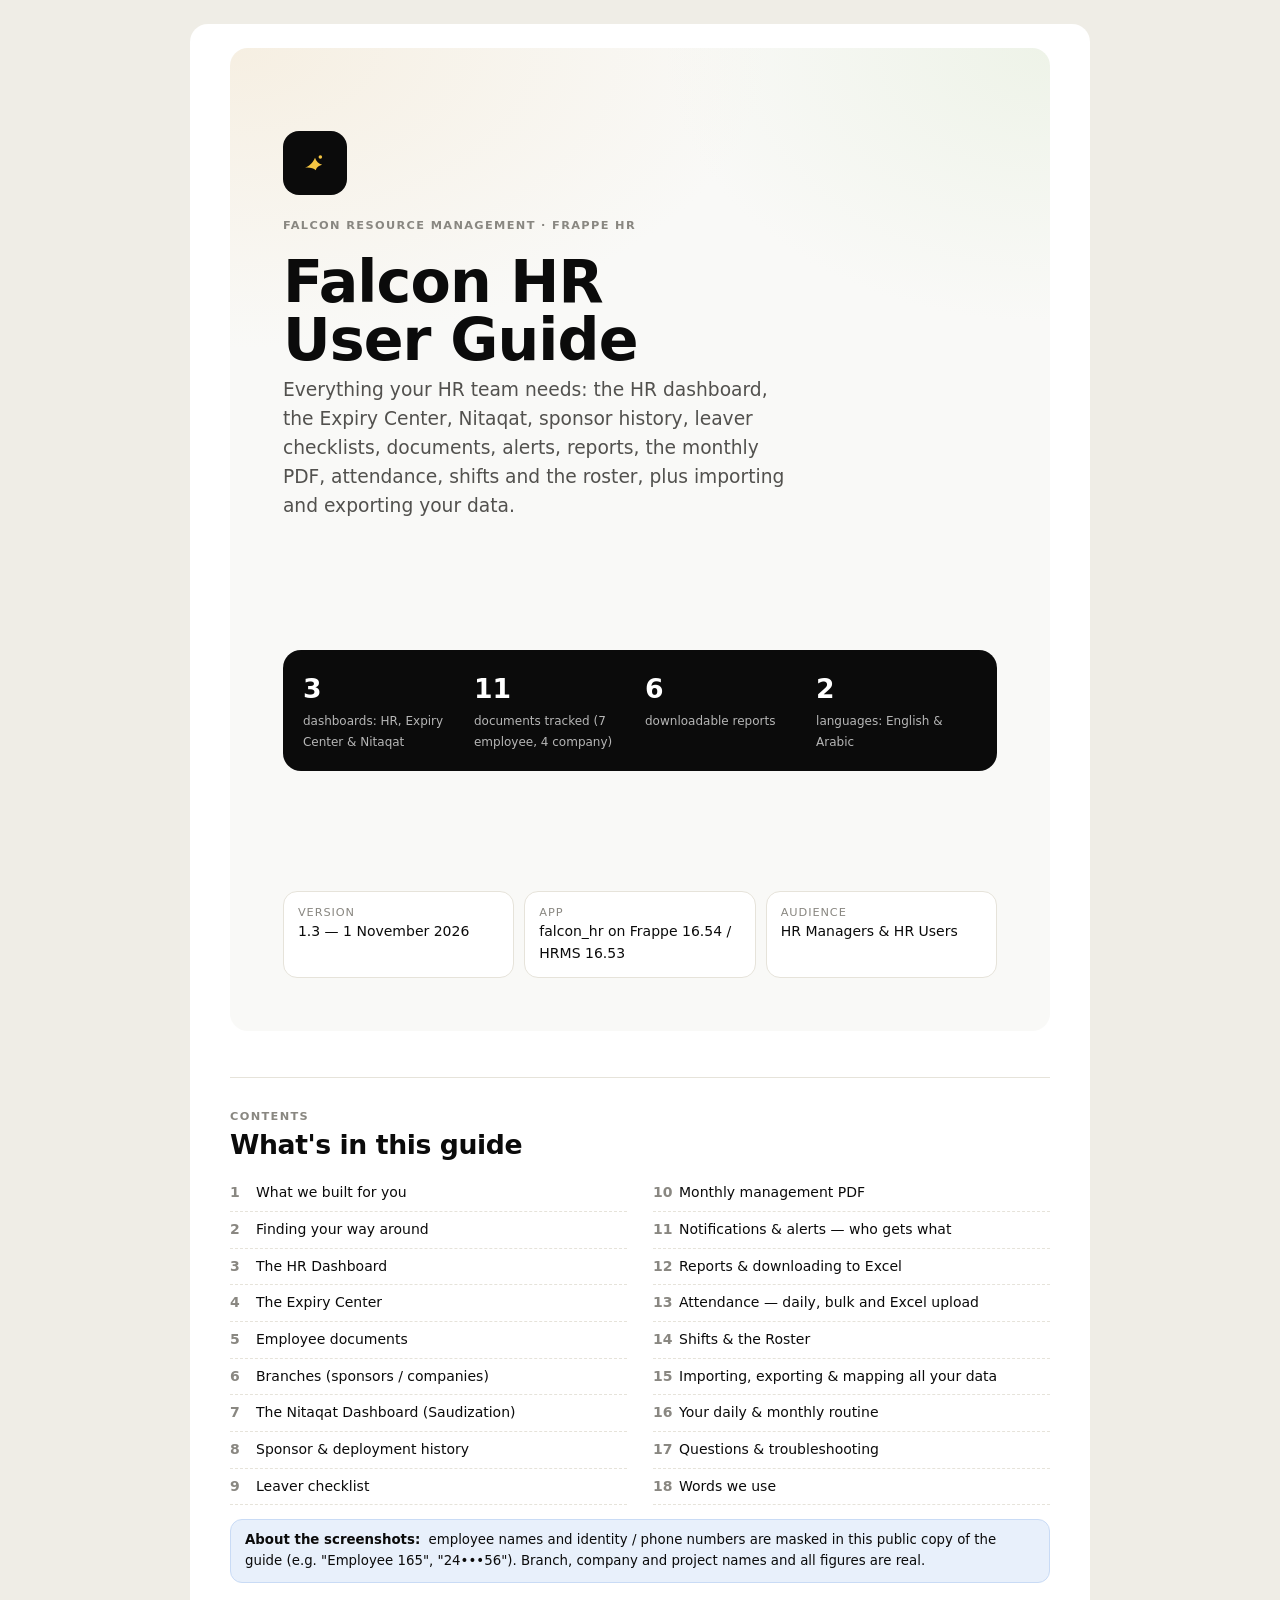
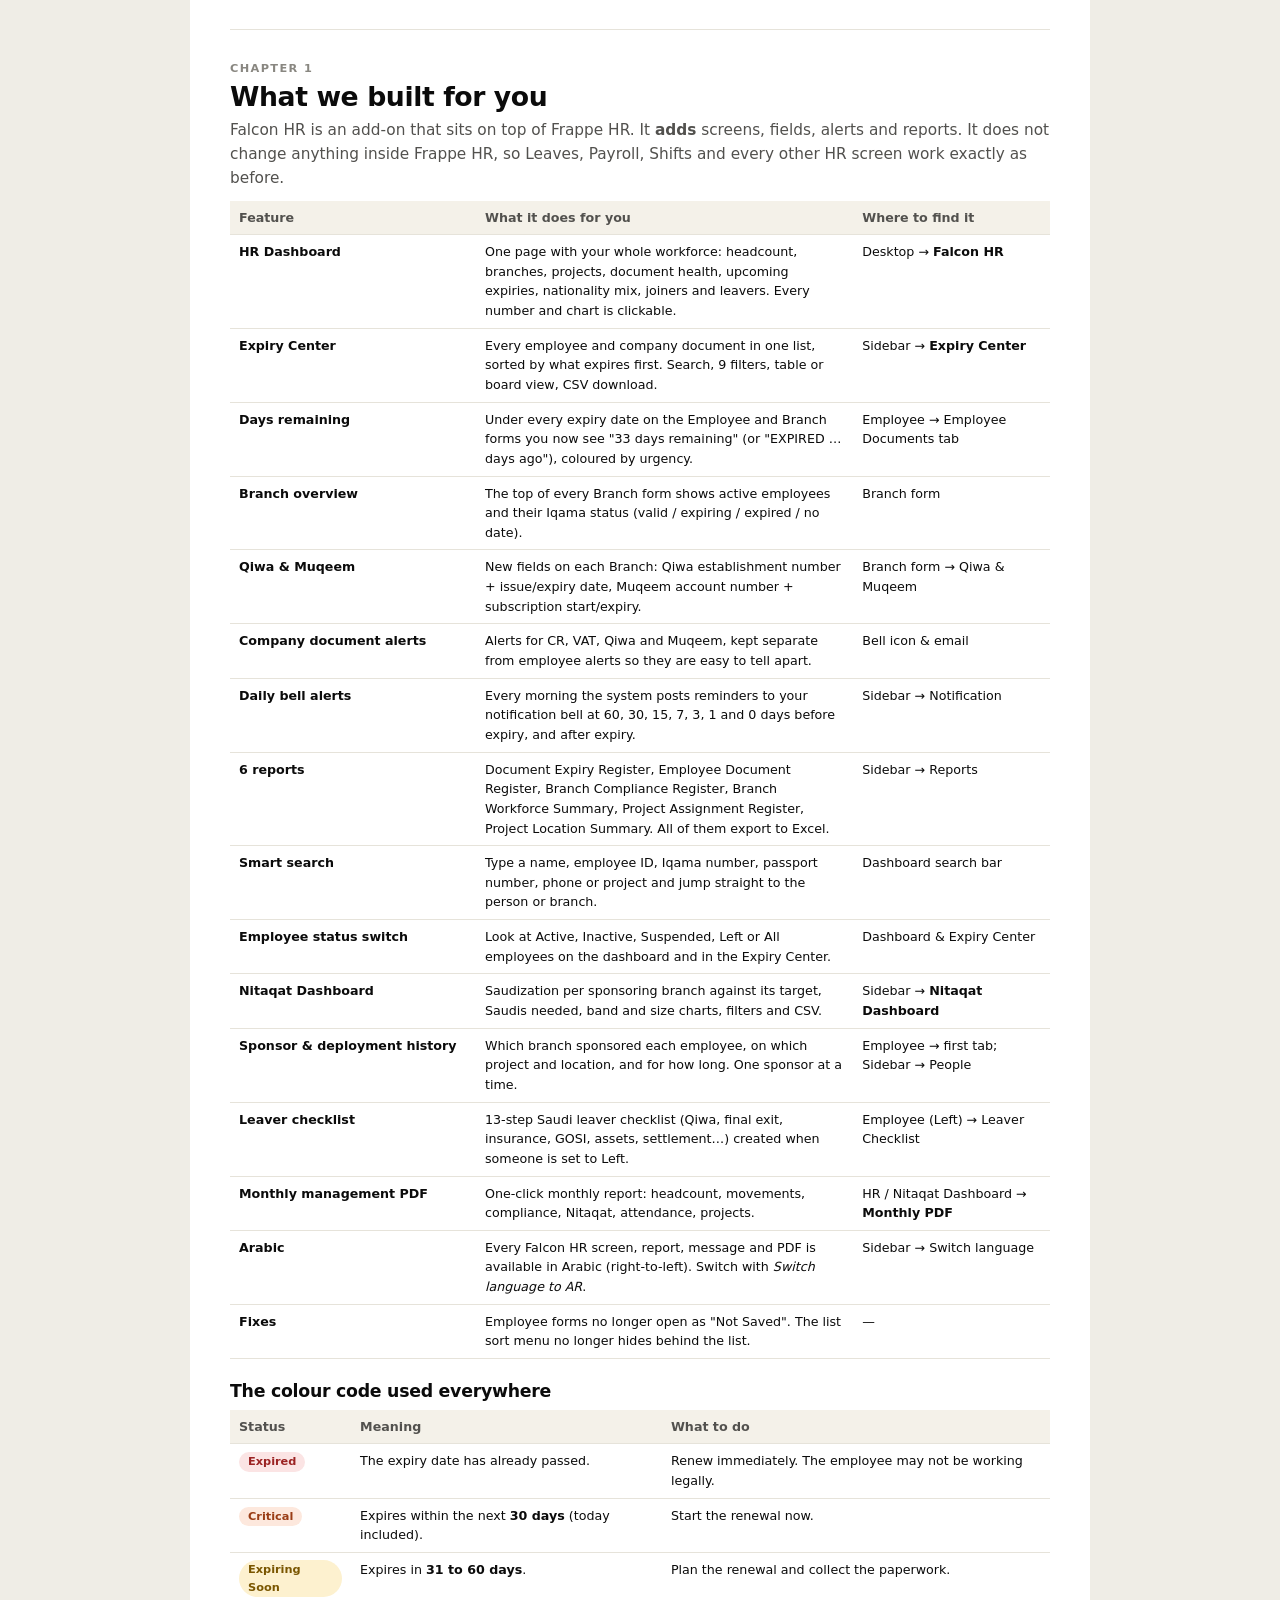
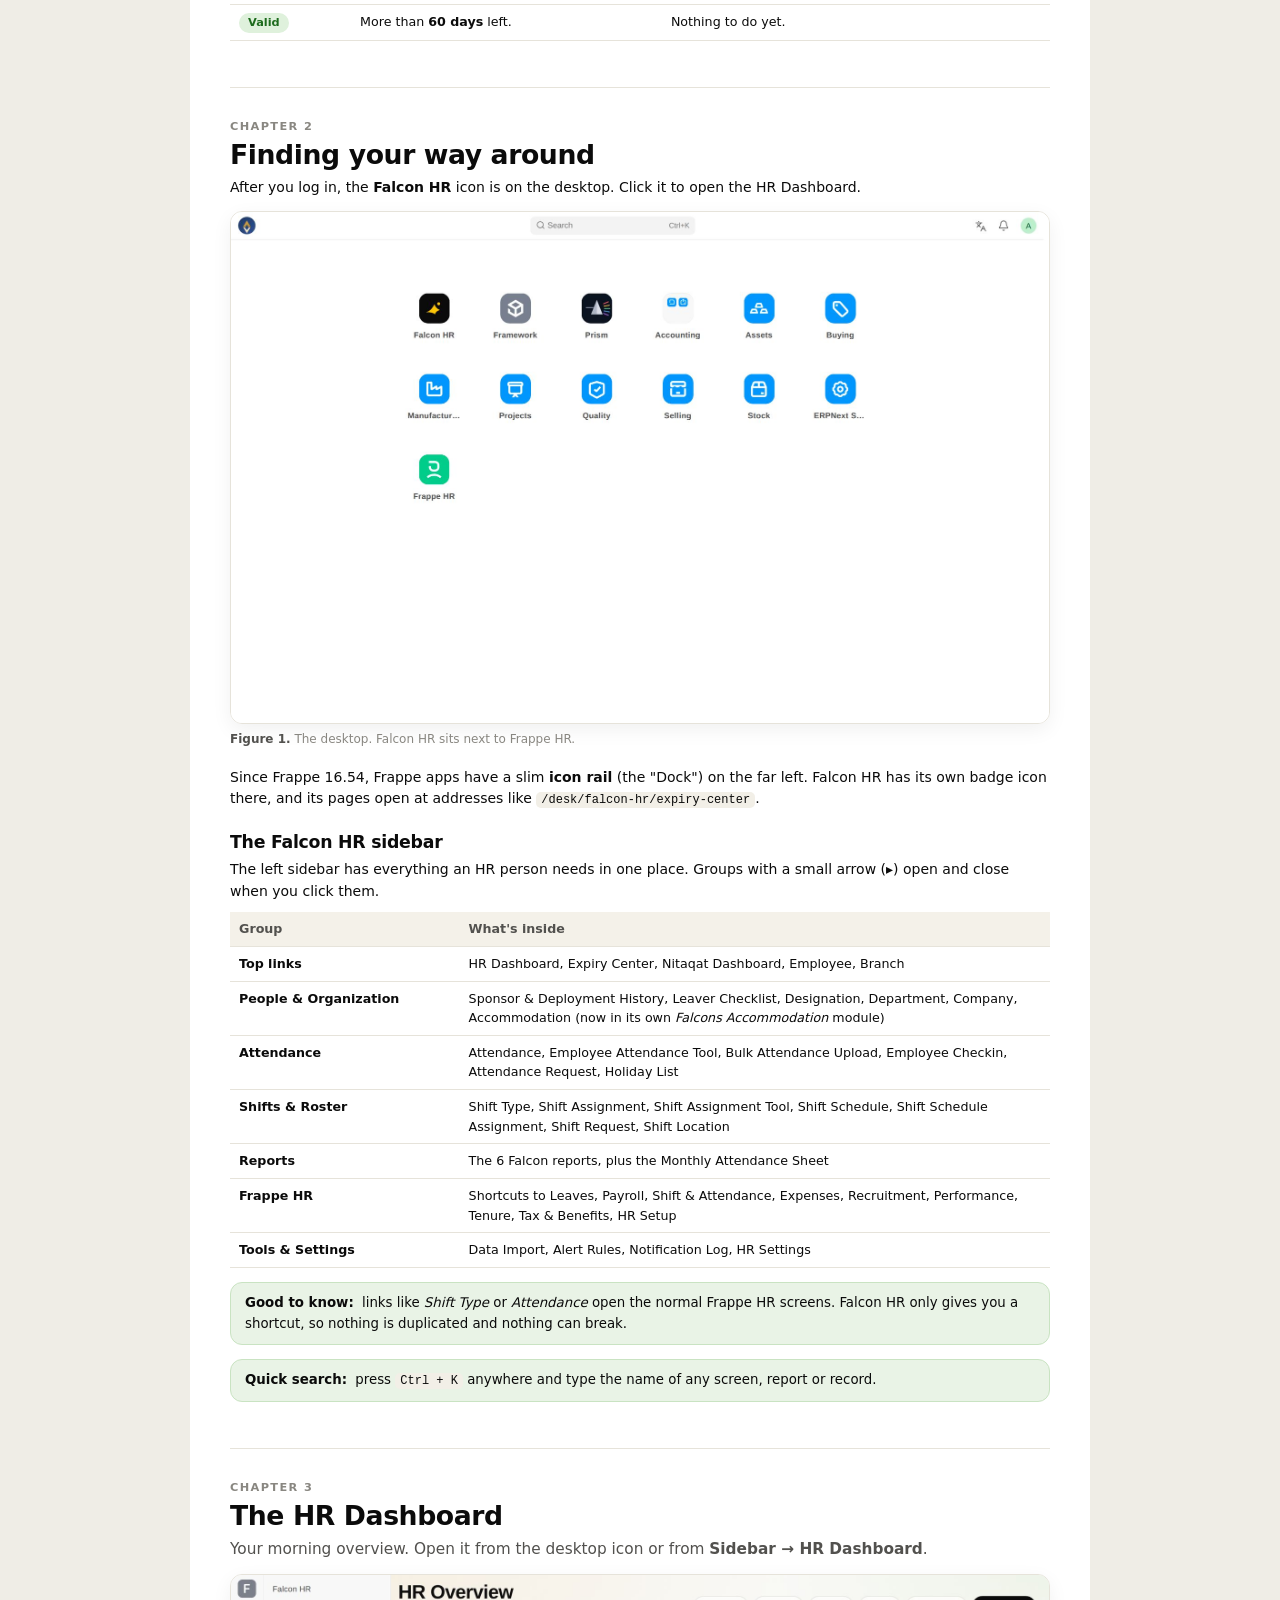
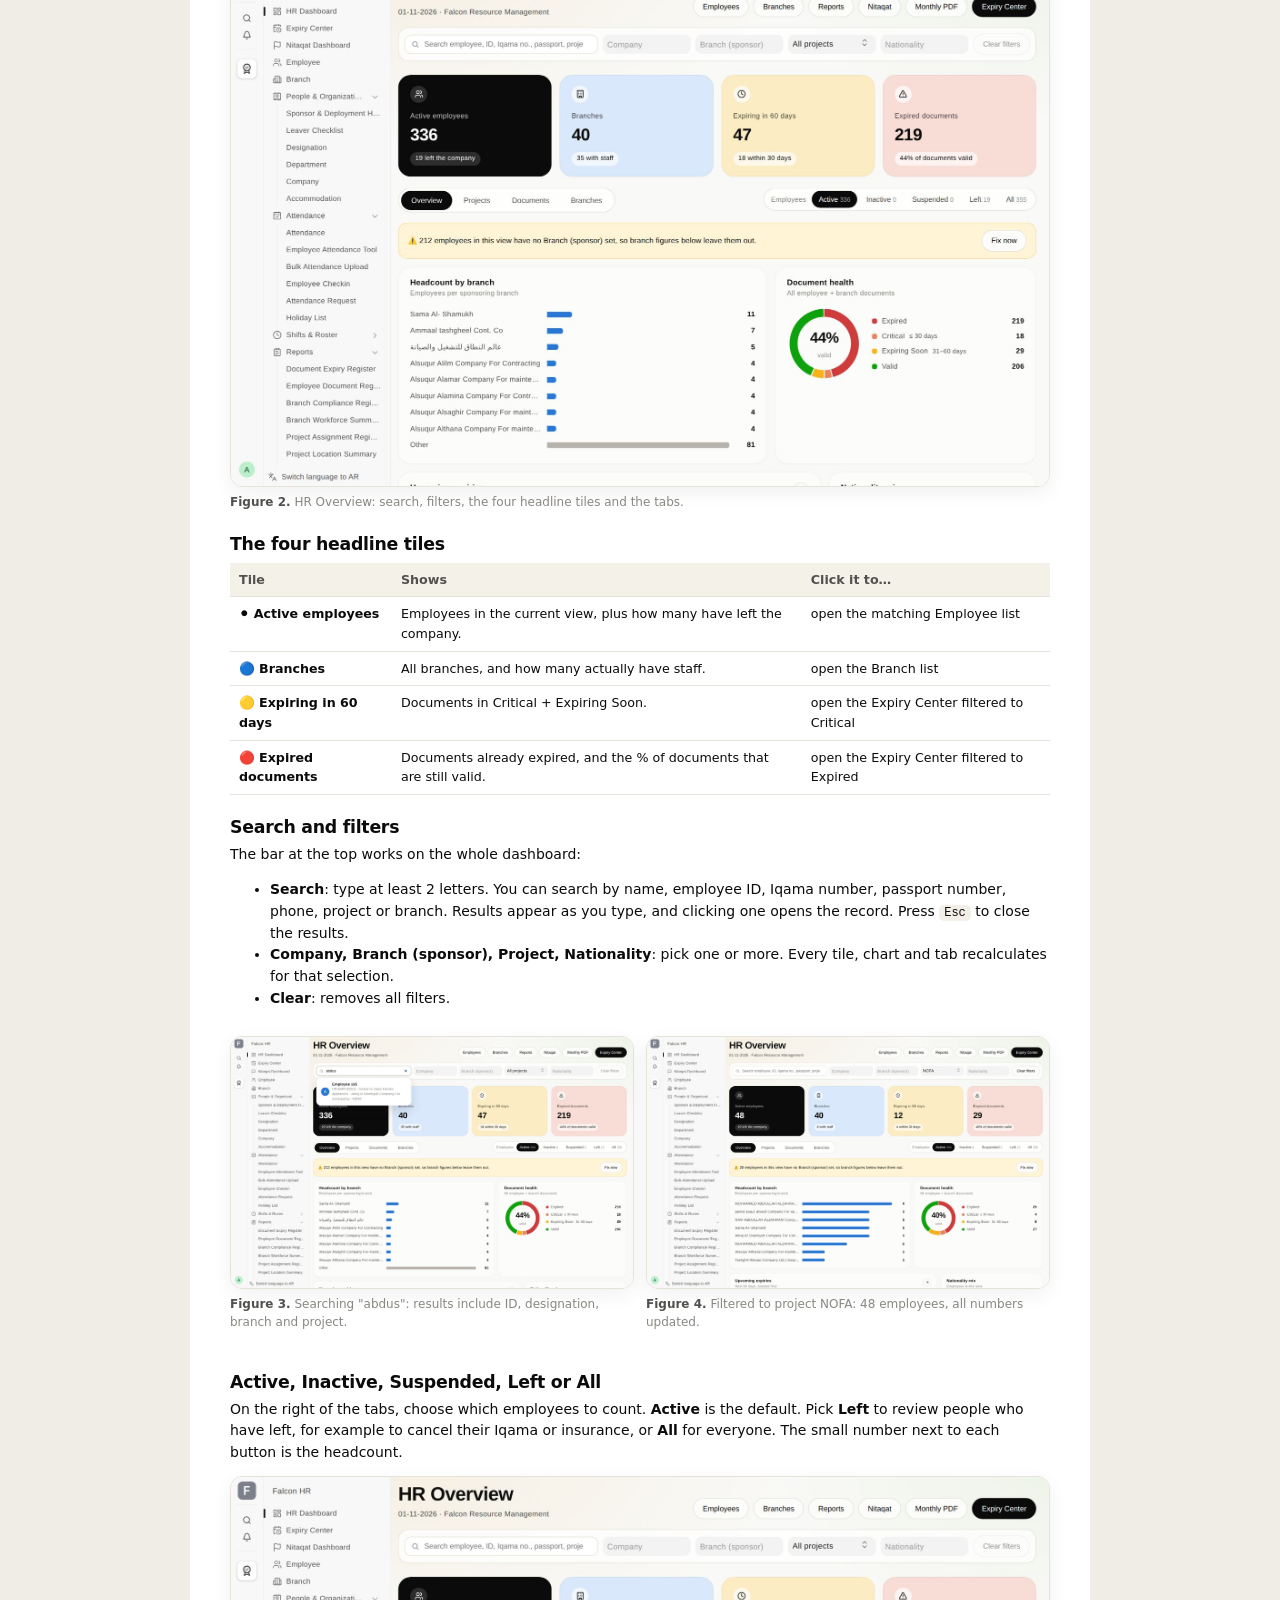
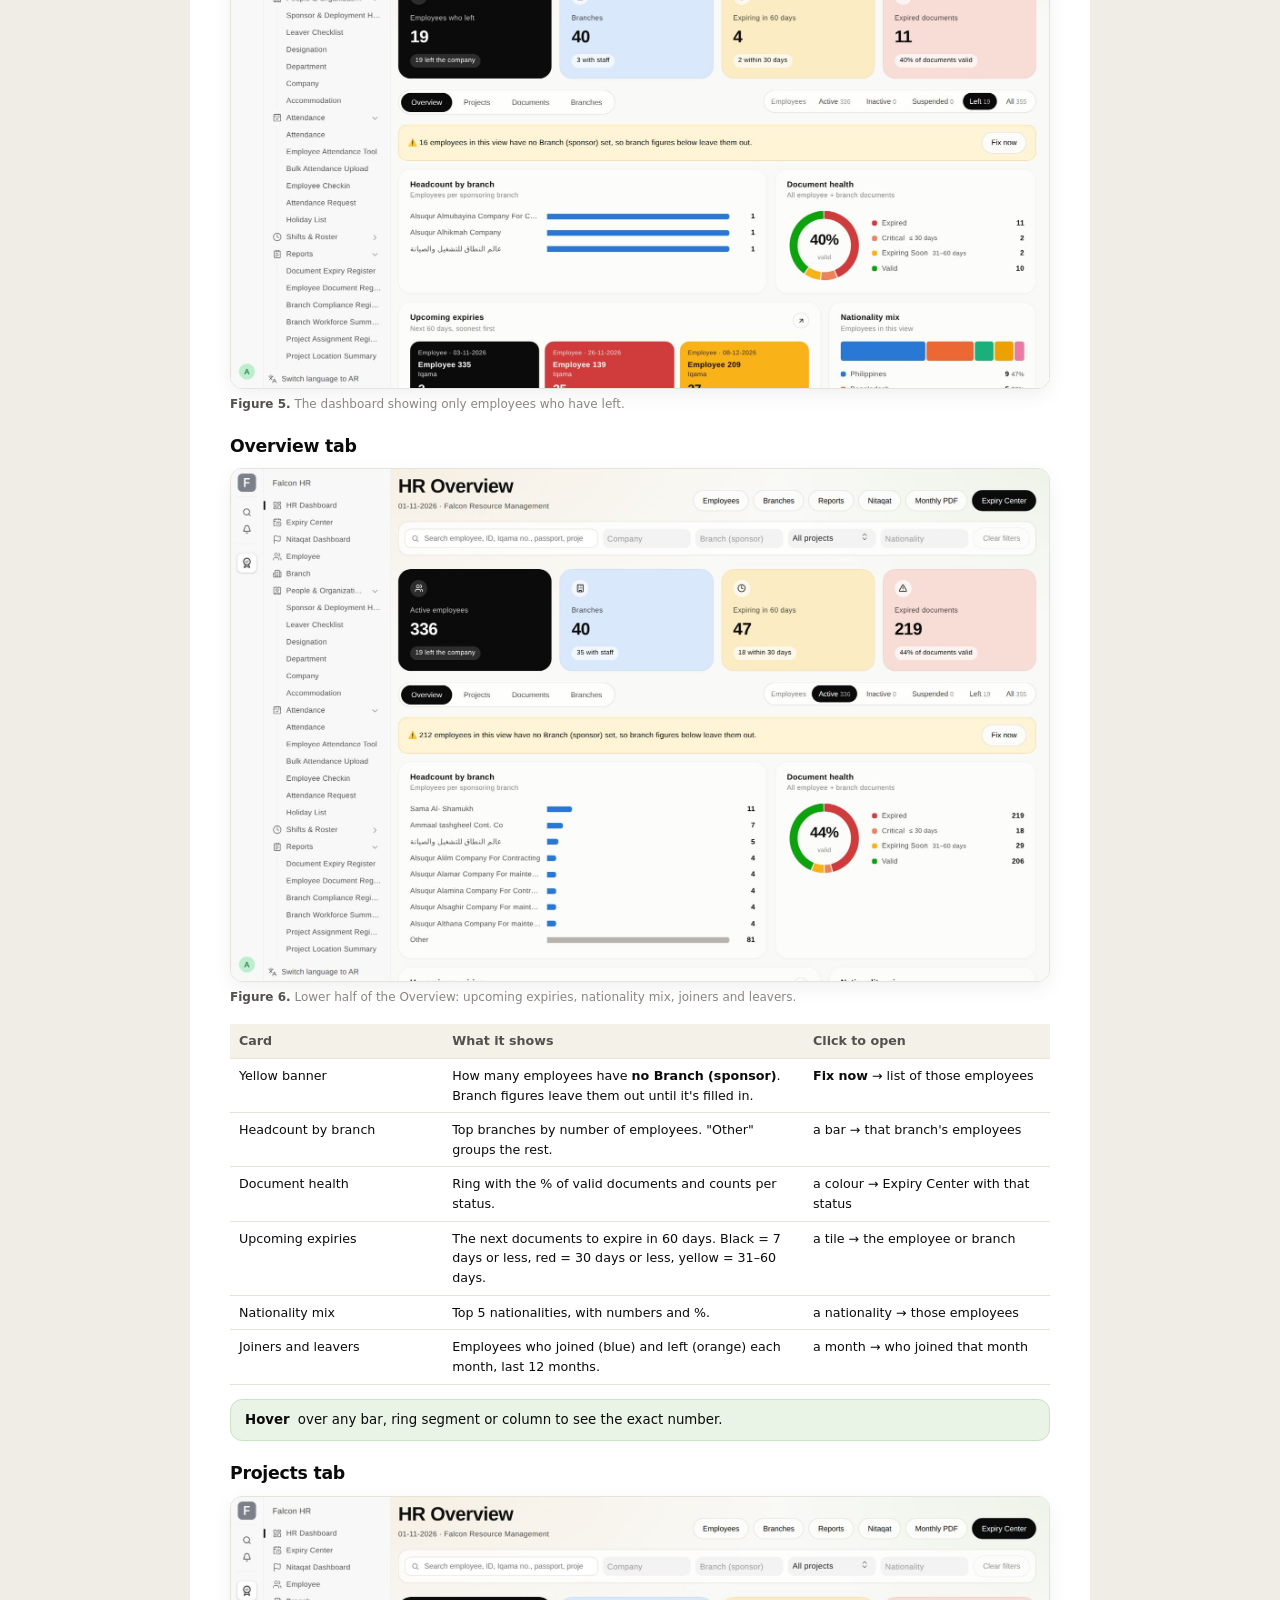
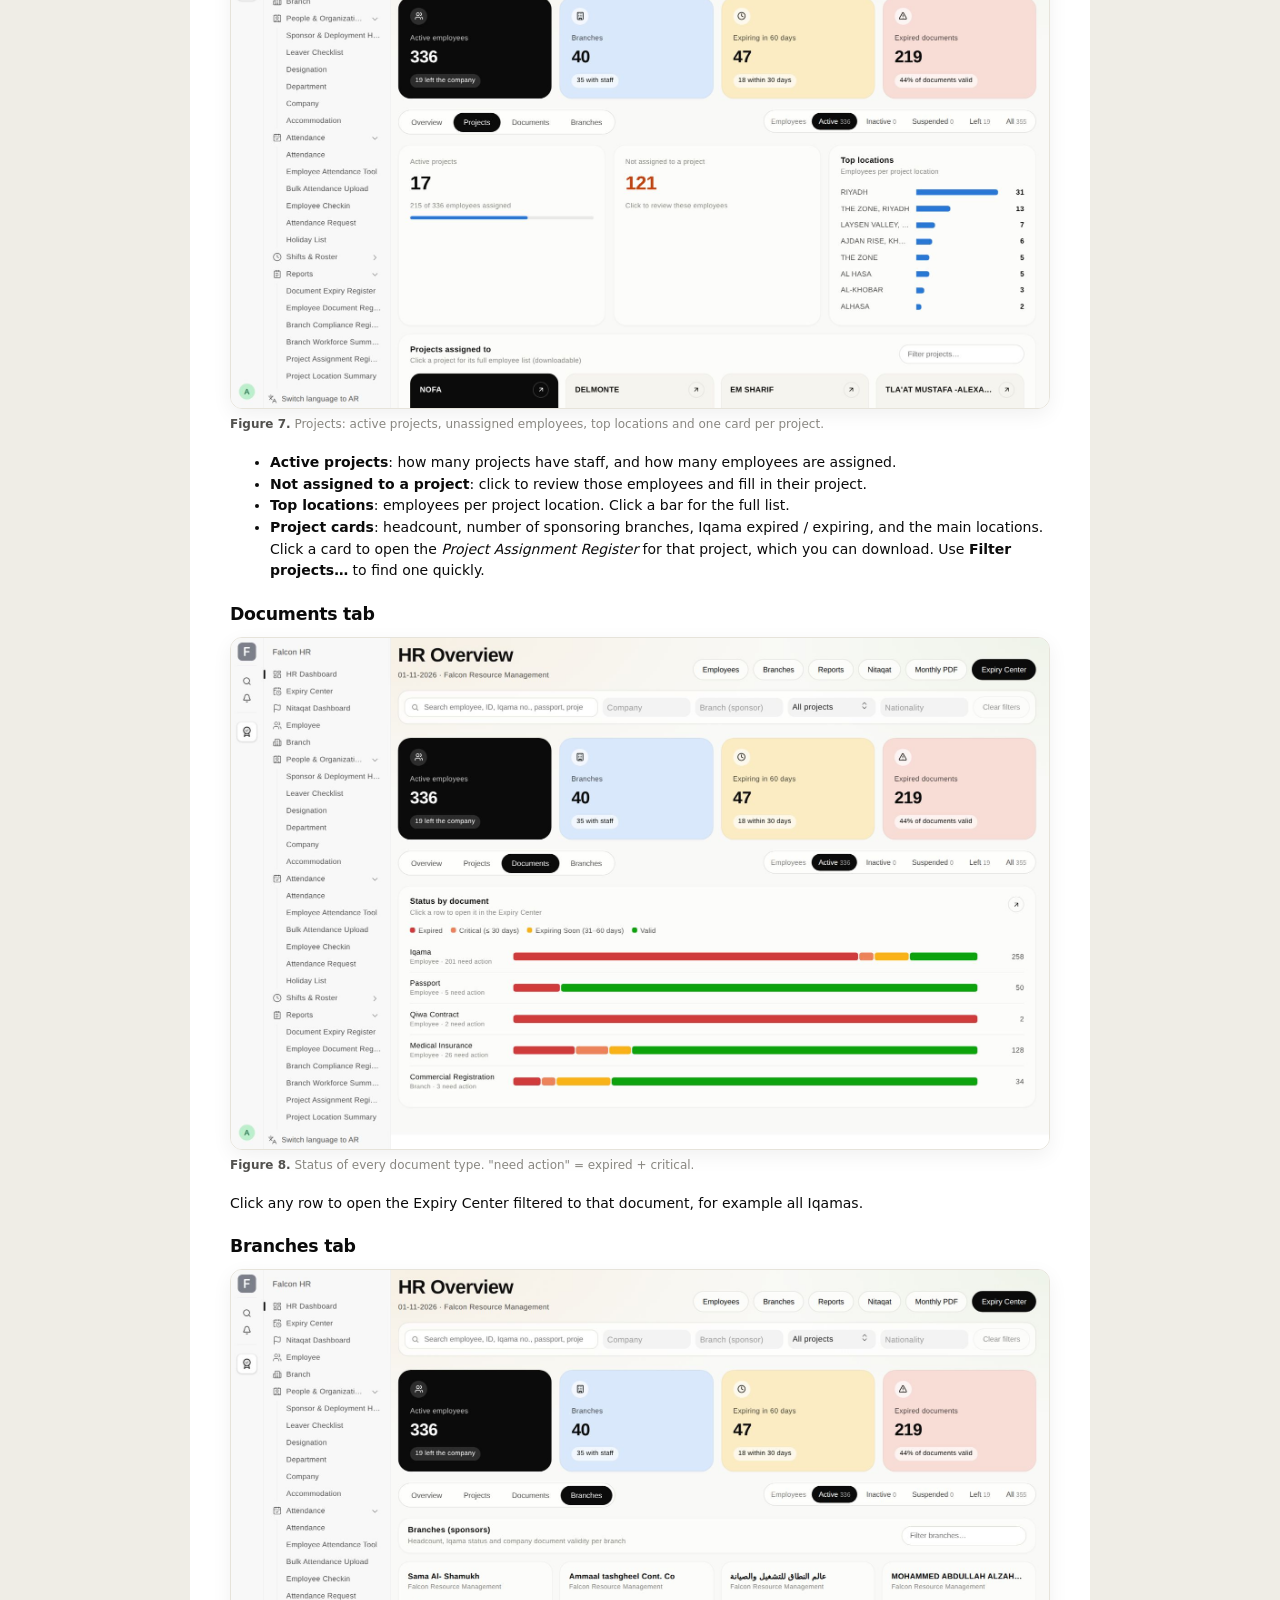
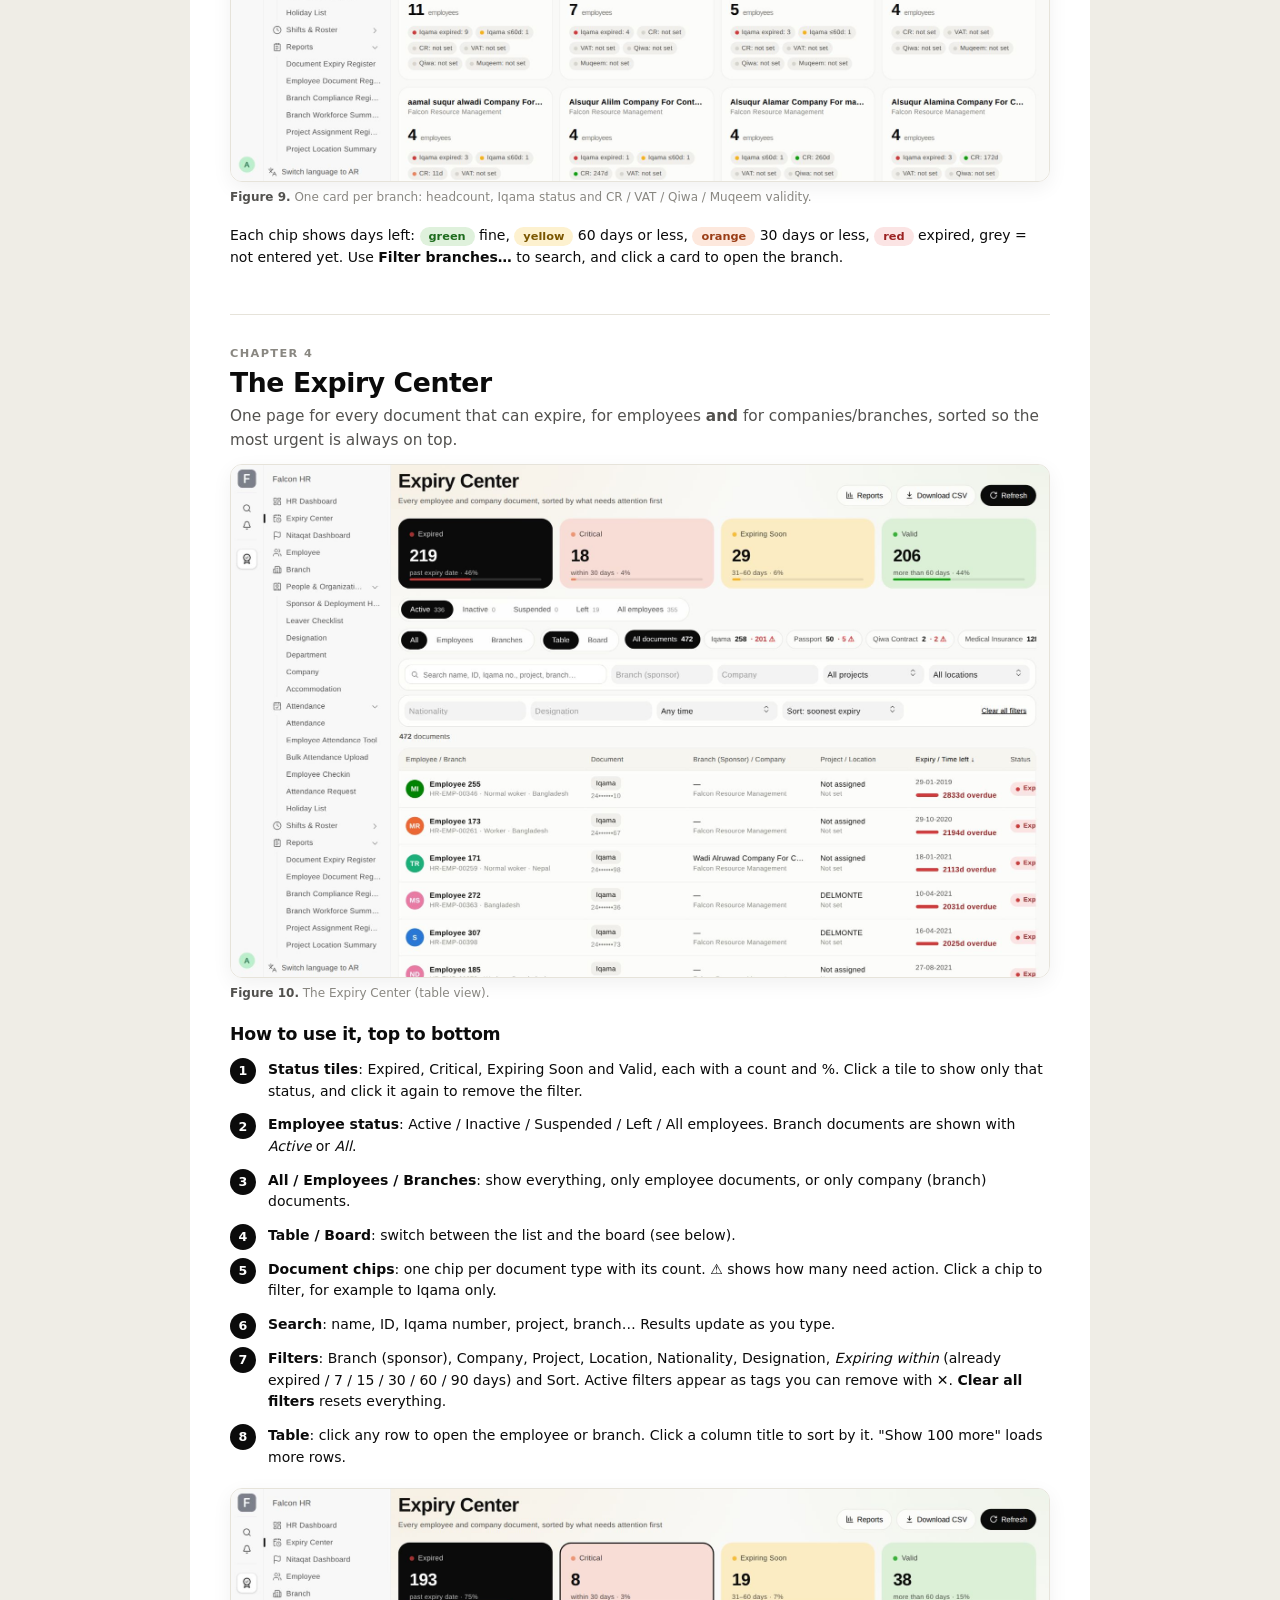
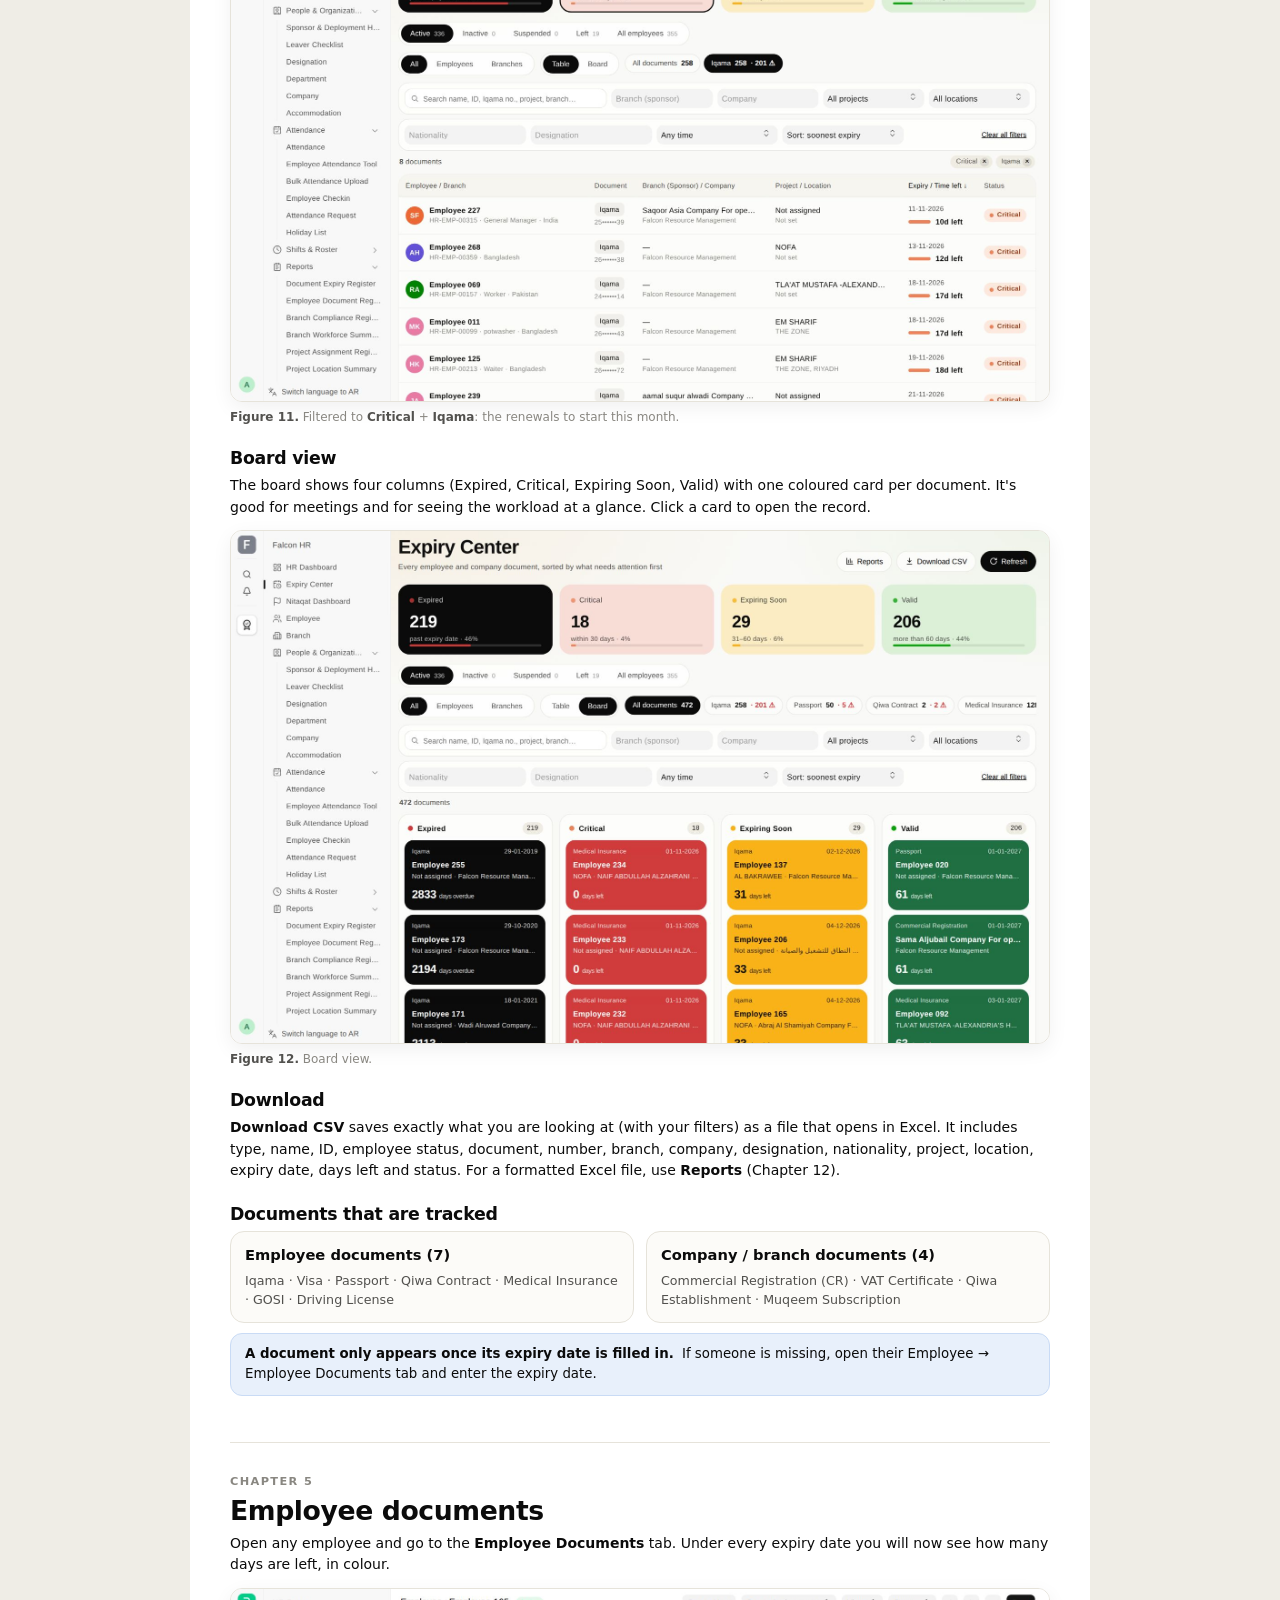
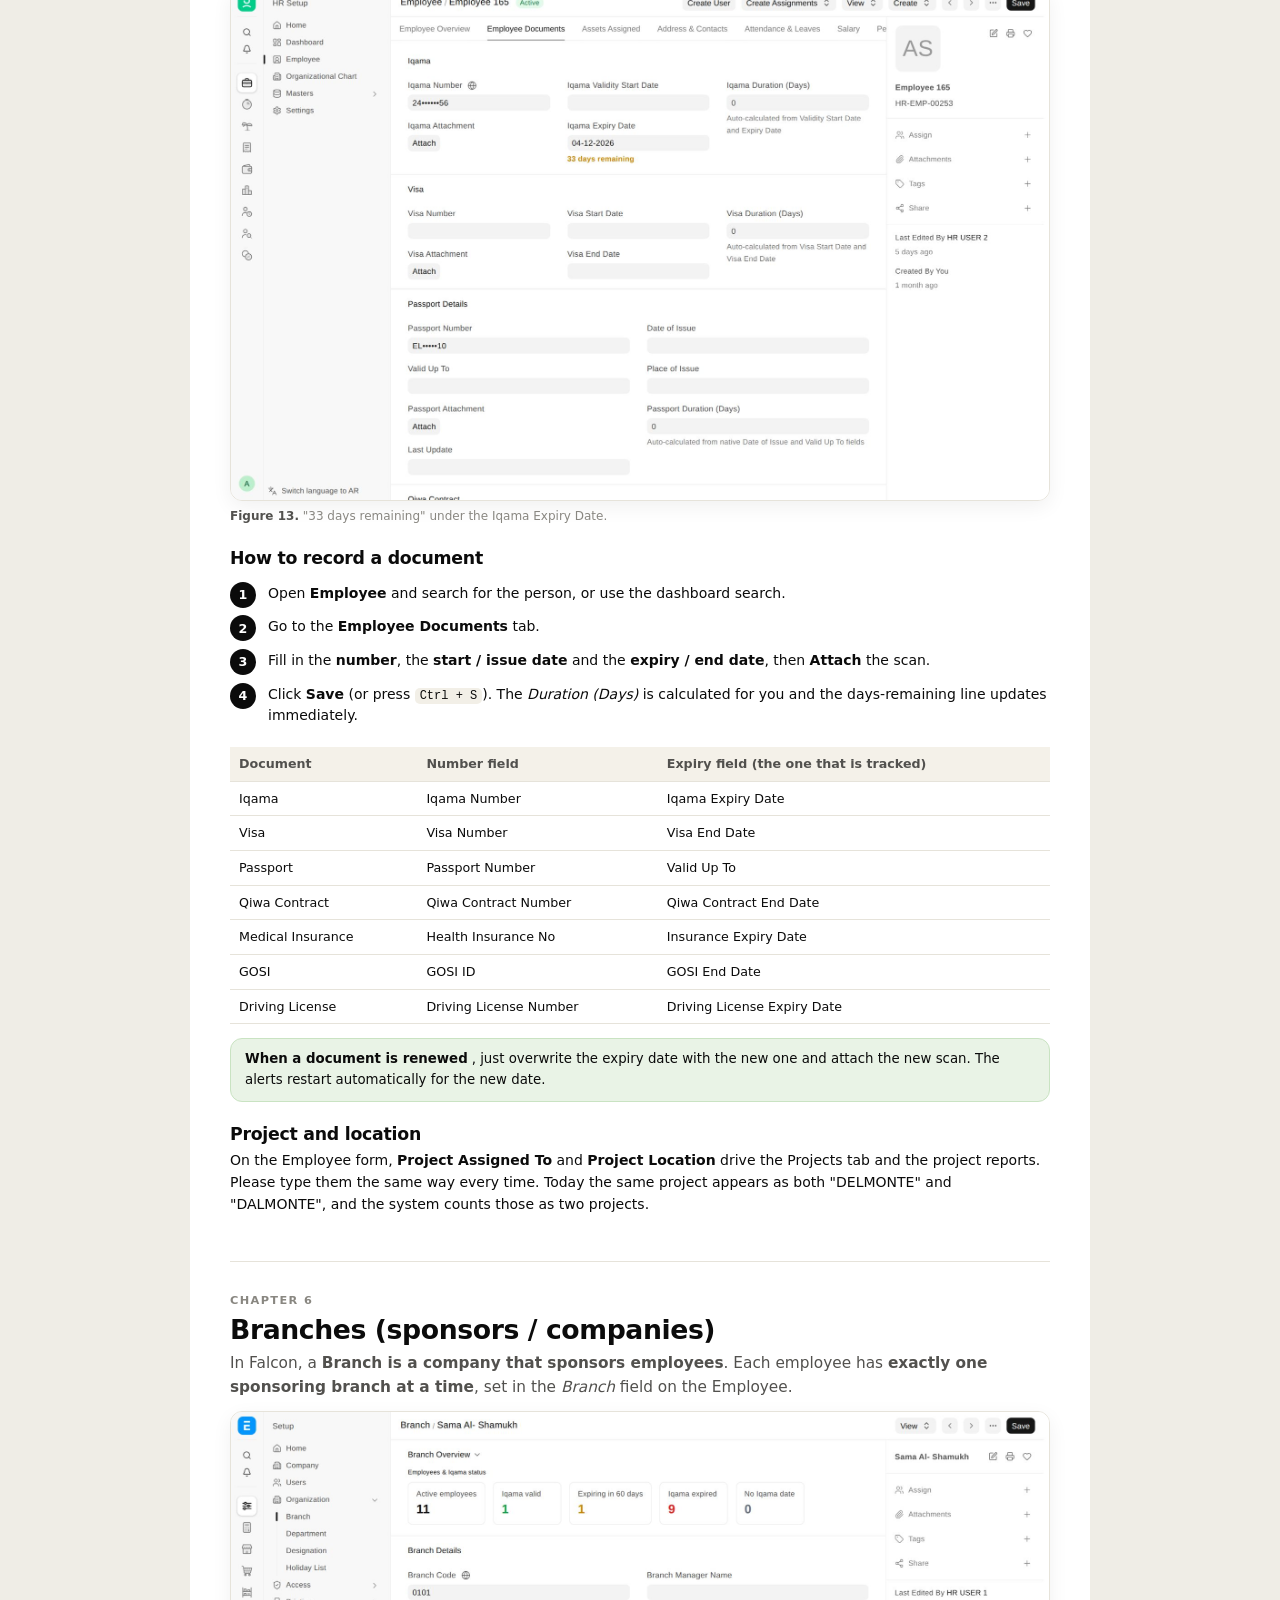
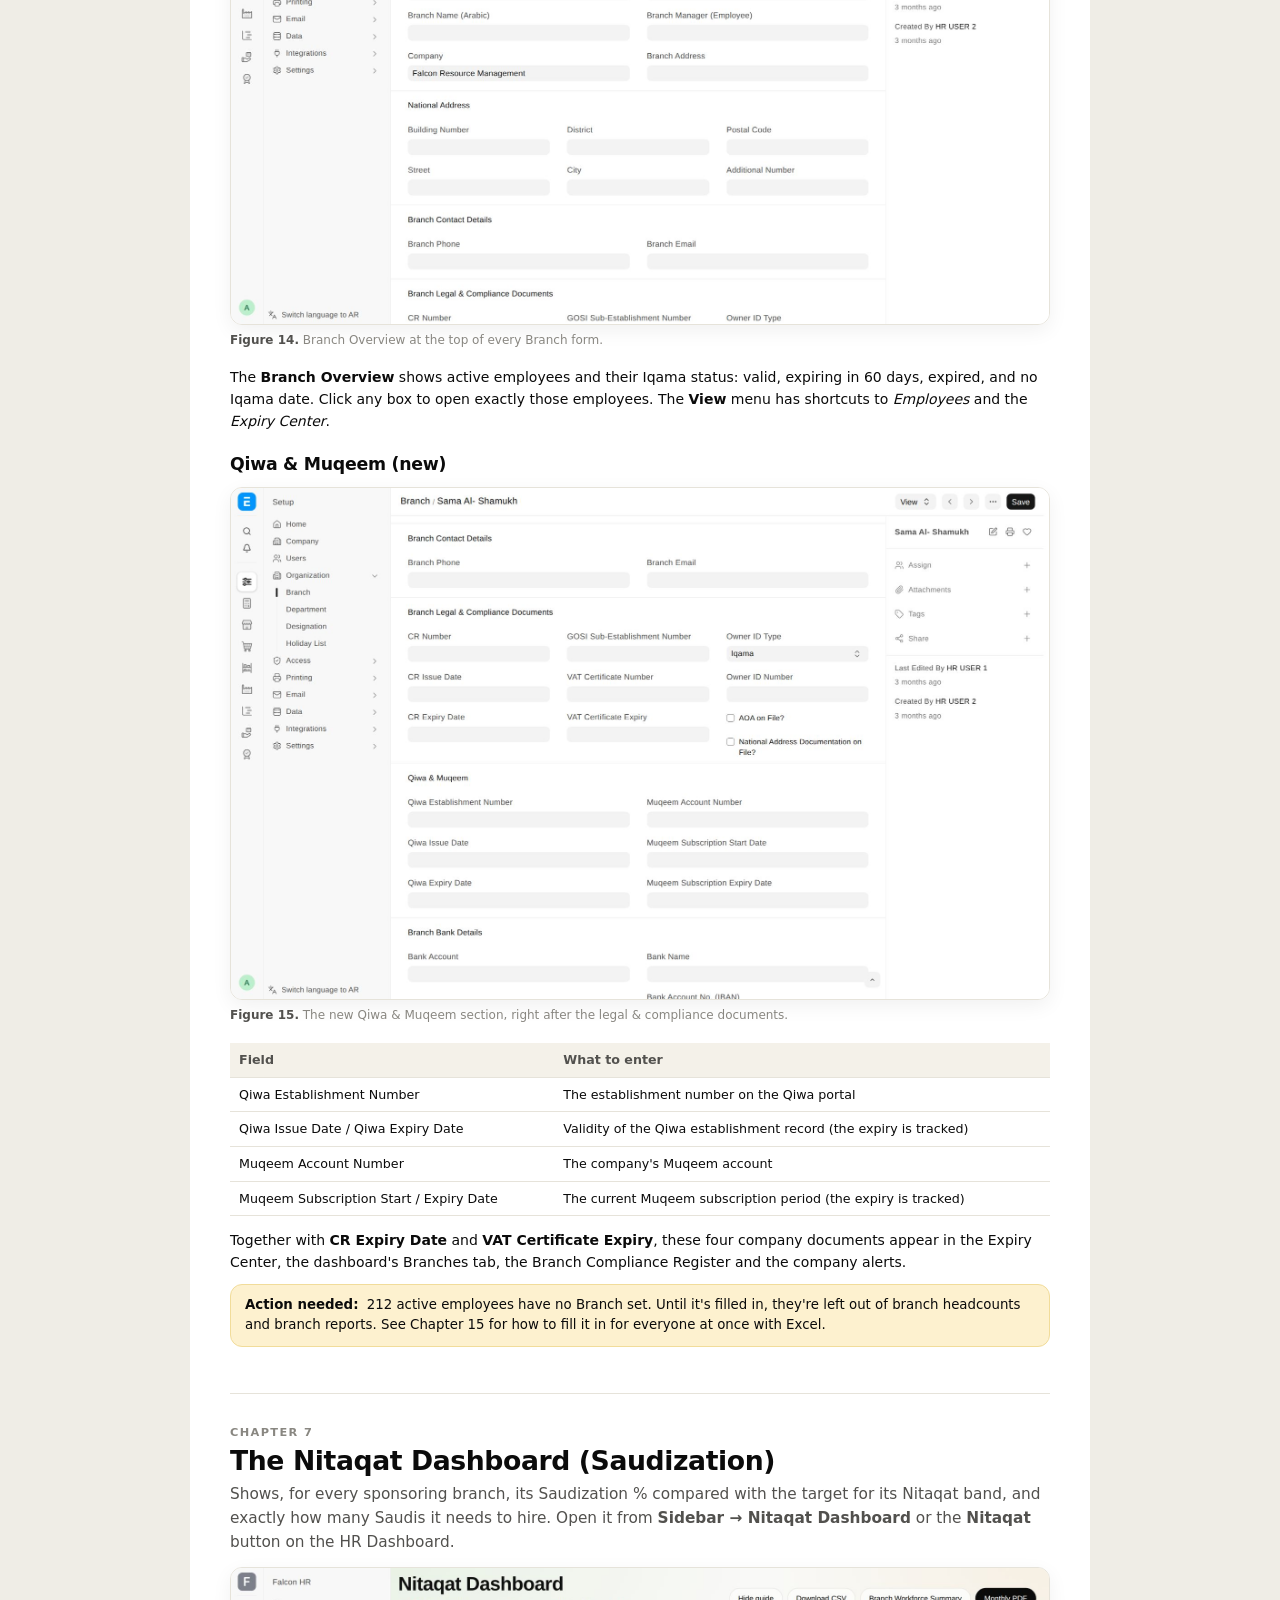
==== docs/guide/index.html @ b0f6fcaf "docs: full user guide (HTML + PDF, masked screenshots) and project summary - docs/guide/: complete F" ====
<!DOCTYPE html>
<html lang="en">
<head>
<meta charset="utf-8">
<title>Falcon HR — User Guide</title>
<style>
	@page { size: A4; margin: 16mm 14mm 18mm; }
	:root { --ink:#0b0b0b; --ink2:#52514e; --muted:#898781; --line:#e6e3da; --cream:#f7f3ea; --blue:#2a78d6; --red:#d03b3b; --orange:#ec835a; --amber:#fab219; --green:#0ca30c; }
	* { box-sizing: border-box; }
	body { font-family: "Inter", "Segoe UI", system-ui, -apple-system, sans-serif; color: var(--ink); line-height: 1.55; font-size: 10.5pt; margin: 0; background: #fff; }
	.wrap { max-width: 900px; margin: 0 auto; padding: 0 8px; }
	h1, h2, h3 { letter-spacing: -0.015em; line-height: 1.2; }
	h2 { font-size: 20pt; margin: 0 0 6px; padding-top: 4px; }
	h3 { font-size: 13pt; margin: 22px 0 6px; }
	p { margin: 6px 0 10px; }
	a { color: var(--blue); }
	code, .k { font-family: "Cascadia Code", Consolas, monospace; font-size: 9pt; background: #f2efe7; padding: 1px 5px; border-radius: 5px; }
	.chapter { page-break-before: always; padding-top: 6px; }
	.kicker { text-transform: uppercase; font-size: 8.5pt; letter-spacing: .12em; color: var(--muted); font-weight: 600; }
	.lead { font-size: 11.5pt; color: var(--ink2); }
	figure { margin: 12px 0 18px; page-break-inside: avoid; }
	figure img { width: 100%; border-radius: 12px; border: 1px solid var(--line); box-shadow: 0 6px 20px rgba(0,0,0,.06); display: block; }
	figcaption { font-size: 9pt; color: var(--muted); margin-top: 6px; }
	figcaption b { color: var(--ink2); }
	table { width: 100%; border-collapse: collapse; margin: 8px 0 14px; font-size: 9.5pt; page-break-inside: avoid; }
	th { text-align: left; background: #f4f1e9; font-weight: 600; color: var(--ink2); }
	th, td { padding: 7px 9px; border-bottom: 1px solid var(--line); vertical-align: top; }
	.steps { counter-reset: s; list-style: none; padding: 0; margin: 8px 0 14px; }
	.steps li { counter-increment: s; position: relative; padding: 6px 0 6px 38px; }
	.steps li::before { content: counter(s); position: absolute; left: 0; top: 5px; width: 26px; height: 26px; border-radius: 50%; background: var(--ink); color: #fff; font-weight: 600; font-size: 9.5pt; display: grid; place-items: center; }
	.tip, .warn, .note { border-radius: 12px; padding: 10px 14px; margin: 10px 0 14px; font-size: 10pt; page-break-inside: avoid; }
	.tip { background: #e9f3e6; border: 1px solid #c9e3c2; }
	.warn { background: #fdf1cf; border: 1px solid #f1dc9a; }
	.note { background: #e8f0fb; border: 1px solid #c9dbf5; }
	.tip b:first-child, .warn b:first-child, .note b:first-child { margin-right: 4px; }
	.pill { display: inline-block; padding: 1px 9px; border-radius: 999px; font-size: 8.5pt; font-weight: 600; }
	.p-exp { background: #fbe4e4; color: #9b2222; } .p-crit { background: #fde8dd; color: #9a3d16; } .p-soon { background: #fdf1cf; color: #7a5600; } .p-ok { background: #dff1dc; color: #1d6b1d; }
	.grid2 { display: grid; grid-template-columns: 1fr 1fr; gap: 12px; }
	.card { border: 1px solid var(--line); border-radius: 14px; padding: 12px 14px; background: #fcfbf8; page-break-inside: avoid; }
	.card h4 { margin: 0 0 4px; font-size: 11pt; }
	.card p { margin: 0; font-size: 9.5pt; color: var(--ink2); }

	/* cover */
	.cover { height: 260mm; display: flex; flex-direction: column; justify-content: space-between; padding: 22mm 14mm 14mm; border-radius: 18px;
		background: radial-gradient(900px 500px at 0% 0%, #f6efe2 0%, transparent 60%), radial-gradient(700px 500px at 100% 0%, #eef3e8 0%, transparent 55%), #f9f9f7; }
	.cover .logo { width: 64px; height: 64px; border-radius: 16px; background: #0b0b0b; display: grid; place-items: center; }
	.cover h1 { font-size: 44pt; margin: 18px 0 6px; line-height: 1; }
	.cover .sub { font-size: 14pt; color: var(--ink2); max-width: 520px; }
	.cover .meta { display: grid; grid-template-columns: repeat(3, 1fr); gap: 10px; }
	.cover .meta div { background: #fff; border-radius: 14px; padding: 12px 14px; border: 1px solid var(--line); }
	.cover .meta small { display: block; color: var(--muted); font-size: 8.5pt; text-transform: uppercase; letter-spacing: .08em; }
	.cover .hero { background: #0b0b0b; color: #fff; border-radius: 18px; padding: 18px 20px; display: grid; grid-template-columns: repeat(4, 1fr); gap: 10px; }
	.cover .hero b { display: block; font-size: 20pt; }
	.cover .hero span { font-size: 9pt; opacity: .7; }

	.toc { columns: 2; column-gap: 26px; padding: 0; list-style: none; }
	.toc li { break-inside: avoid; padding: 7px 0; border-bottom: 1px dashed var(--line); }
	.toc b { display: inline-block; width: 26px; color: var(--muted); }
	@media screen { body { background: #efede6; } .wrap { background: #fff; padding: 24px 40px 60px; margin: 24px auto; border-radius: 18px; } .chapter { margin-top: 46px; border-top: 1px solid var(--line); padding-top: 30px; } }
</style>
</head>
<body><div class="wrap">

<!-- COVER -->
<section class="cover">
	<div>
		<div class="logo"><svg width="38" height="38" viewBox="0 0 64 64"><path d="M14 40c8-2 14-8 18-17 2 6 6 10 12 12-5 1-9 4-11 9-3-3-10-5-19-4z" fill="#f5c542"/><circle cx="41" cy="22" r="3" fill="#f5c542"/></svg></div>
		<div class="kicker" style="margin-top:22px">Falcon Resource Management · Frappe HR</div>
		<h1>Falcon HR<br>User Guide</h1>
		<p class="sub">Everything your HR team needs: the HR dashboard, the Expiry Center, Nitaqat, sponsor history, leaver checklists, documents, alerts, reports, the monthly PDF, attendance, shifts and the roster, plus importing and exporting your data.</p>
	</div>
	<div class="hero">
		<div><b>3</b><span>dashboards: HR, Expiry Center &amp; Nitaqat</span></div>
		<div><b>11</b><span>documents tracked (7 employee, 4 company)</span></div>
		<div><b>6</b><span>downloadable reports</span></div>
		<div><b>2</b><span>languages: English &amp; Arabic</span></div>
	</div>
	<div class="meta">
		<div><small>Version</small>1.3 — 1 November 2026</div>
		<div><small>App</small>falcon_hr on Frappe 16.54 / HRMS 16.53</div>
		<div><small>Audience</small>HR Managers &amp; HR Users</div>
	</div>
</section>

<!-- TOC -->
<section class="chapter">
	<div class="kicker">Contents</div>
	<h2>What's in this guide</h2>
	<ol class="toc">
		<li><b>1</b>What we built for you</li>
		<li><b>2</b>Finding your way around</li>
		<li><b>3</b>The HR Dashboard</li>
		<li><b>4</b>The Expiry Center</li>
		<li><b>5</b>Employee documents</li>
		<li><b>6</b>Branches (sponsors / companies)</li>
		<li><b>7</b>The Nitaqat Dashboard (Saudization)</li>
		<li><b>8</b>Sponsor &amp; deployment history</li>
		<li><b>9</b>Leaver checklist</li>
		<li><b>10</b>Monthly management PDF</li>
		<li><b>11</b>Notifications &amp; alerts — who gets what</li>
		<li><b>12</b>Reports &amp; downloading to Excel</li>
		<li><b>13</b>Attendance — daily, bulk and Excel upload</li>
		<li><b>14</b>Shifts &amp; the Roster</li>
		<li><b>15</b>Importing, exporting &amp; mapping all your data</li>
		<li><b>16</b>Your daily &amp; monthly routine</li>
		<li><b>17</b>Questions &amp; troubleshooting</li>
		<li><b>18</b>Words we use</li>
	</ol>
	<div class="note"><b>About the screenshots:</b> employee names and identity / phone numbers are masked in this public copy of the guide (e.g. "Employee 165", "24•••56"). Branch, company and project names and all figures are real.</div>
</section>

<!-- 1 -->
<section class="chapter">
	<div class="kicker">Chapter 1</div>
	<h2>What we built for you</h2>
	<p class="lead">Falcon HR is an add-on that sits on top of Frappe HR. It <b>adds</b> screens, fields, alerts and reports. It does not change anything inside Frappe HR, so Leaves, Payroll, Shifts and every other HR screen work exactly as before.</p>
	<table>
		<tr><th style="width:30%">Feature</th><th>What it does for you</th><th style="width:24%">Where to find it</th></tr>
		<tr><td><b>HR Dashboard</b></td><td>One page with your whole workforce: headcount, branches, projects, document health, upcoming expiries, nationality mix, joiners and leavers. Every number and chart is clickable.</td><td>Desktop → <b>Falcon HR</b></td></tr>
		<tr><td><b>Expiry Center</b></td><td>Every employee and company document in one list, sorted by what expires first. Search, 9 filters, table or board view, CSV download.</td><td>Sidebar → <b>Expiry Center</b></td></tr>
		<tr><td><b>Days remaining</b></td><td>Under every expiry date on the Employee and Branch forms you now see "33 days remaining" (or "EXPIRED … days ago"), coloured by urgency.</td><td>Employee → Employee Documents tab</td></tr>
		<tr><td><b>Branch overview</b></td><td>The top of every Branch form shows active employees and their Iqama status (valid / expiring / expired / no date).</td><td>Branch form</td></tr>
		<tr><td><b>Qiwa &amp; Muqeem</b></td><td>New fields on each Branch: Qiwa establishment number + issue/expiry date, Muqeem account number + subscription start/expiry.</td><td>Branch form → Qiwa &amp; Muqeem</td></tr>
		<tr><td><b>Company document alerts</b></td><td>Alerts for CR, VAT, Qiwa and Muqeem, kept separate from employee alerts so they are easy to tell apart.</td><td>Bell icon &amp; email</td></tr>
		<tr><td><b>Daily bell alerts</b></td><td>Every morning the system posts reminders to your notification bell at 60, 30, 15, 7, 3, 1 and 0 days before expiry, and after expiry.</td><td>Sidebar → Notification</td></tr>
		<tr><td><b>6 reports</b></td><td>Document Expiry Register, Employee Document Register, Branch Compliance Register, Branch Workforce Summary, Project Assignment Register, Project Location Summary. All of them export to Excel.</td><td>Sidebar → Reports</td></tr>
		<tr><td><b>Smart search</b></td><td>Type a name, employee ID, Iqama number, passport number, phone or project and jump straight to the person or branch.</td><td>Dashboard search bar</td></tr>
		<tr><td><b>Employee status switch</b></td><td>Look at Active, Inactive, Suspended, Left or All employees on the dashboard and in the Expiry Center.</td><td>Dashboard &amp; Expiry Center</td></tr>
		<tr><td><b>Nitaqat Dashboard</b></td><td>Saudization per sponsoring branch against its target, Saudis needed, band and size charts, filters and CSV.</td><td>Sidebar → <b>Nitaqat Dashboard</b></td></tr>
		<tr><td><b>Sponsor &amp; deployment history</b></td><td>Which branch sponsored each employee, on which project and location, and for how long. One sponsor at a time.</td><td>Employee → first tab; Sidebar → People</td></tr>
		<tr><td><b>Leaver checklist</b></td><td>13-step Saudi leaver checklist (Qiwa, final exit, insurance, GOSI, assets, settlement…) created when someone is set to Left.</td><td>Employee (Left) → Leaver Checklist</td></tr>
		<tr><td><b>Monthly management PDF</b></td><td>One-click monthly report: headcount, movements, compliance, Nitaqat, attendance, projects.</td><td>HR / Nitaqat Dashboard → <b>Monthly PDF</b></td></tr>
		<tr><td><b>Arabic</b></td><td>Every Falcon HR screen, report, message and PDF is available in Arabic (right-to-left). Switch with <i>Switch language to AR</i>.</td><td>Sidebar → Switch language</td></tr>
		<tr><td><b>Fixes</b></td><td>Employee forms no longer open as "Not Saved". The list sort menu no longer hides behind the list.</td><td>—</td></tr>
	</table>
	<h3>The colour code used everywhere</h3>
	<table>
		<tr><th>Status</th><th>Meaning</th><th>What to do</th></tr>
		<tr><td><span class="pill p-exp">Expired</span></td><td>The expiry date has already passed.</td><td>Renew immediately. The employee may not be working legally.</td></tr>
		<tr><td><span class="pill p-crit">Critical</span></td><td>Expires within the next <b>30 days</b> (today included).</td><td>Start the renewal now.</td></tr>
		<tr><td><span class="pill p-soon">Expiring Soon</span></td><td>Expires in <b>31 to 60 days</b>.</td><td>Plan the renewal and collect the paperwork.</td></tr>
		<tr><td><span class="pill p-ok">Valid</span></td><td>More than <b>60 days</b> left.</td><td>Nothing to do yet.</td></tr>
	</table>
</section>

<!-- 2 -->
<section class="chapter">
	<div class="kicker">Chapter 2</div>
	<h2>Finding your way around</h2>
	<p>After you log in, the <b>Falcon HR</b> icon is on the desktop. Click it to open the HR Dashboard.</p>
	<figure><img src="images/01-desktop.jpg"><figcaption><b>Figure 1.</b> The desktop. Falcon HR sits next to Frappe HR.</figcaption></figure>
	<p>Since Frappe 16.54, Frappe apps have a slim <b>icon rail</b> (the "Dock") on the far left. Falcon HR has its own badge icon there, and its pages open at addresses like <code>/desk/falcon-hr/expiry-center</code>.</p>
	<h3>The Falcon HR sidebar</h3>
	<p>The left sidebar has everything an HR person needs in one place. Groups with a small arrow (▸) open and close when you click them.</p>
	<table>
		<tr><th style="width:28%">Group</th><th>What's inside</th></tr>
		<tr><td><b>Top links</b></td><td>HR Dashboard, Expiry Center, Nitaqat Dashboard, Employee, Branch</td></tr>
		<tr><td><b>People &amp; Organization</b></td><td>Sponsor &amp; Deployment History, Leaver Checklist, Designation, Department, Company, Accommodation (now in its own <i>Falcons Accommodation</i> module)</td></tr>
		<tr><td><b>Attendance</b></td><td>Attendance, Employee Attendance Tool, Bulk Attendance Upload, Employee Checkin, Attendance Request, Holiday List</td></tr>
		<tr><td><b>Shifts &amp; Roster</b></td><td>Shift Type, Shift Assignment, Shift Assignment Tool, Shift Schedule, Shift Schedule Assignment, Shift Request, Shift Location</td></tr>
		<tr><td><b>Reports</b></td><td>The 6 Falcon reports, plus the Monthly Attendance Sheet</td></tr>
		<tr><td><b>Frappe HR</b></td><td>Shortcuts to Leaves, Payroll, Shift &amp; Attendance, Expenses, Recruitment, Performance, Tenure, Tax &amp; Benefits, HR Setup</td></tr>
		<tr><td><b>Tools &amp; Settings</b></td><td>Data Import, Alert Rules, Notification Log, HR Settings</td></tr>
	</table>
	<div class="tip"><b>Good to know:</b> links like <i>Shift Type</i> or <i>Attendance</i> open the normal Frappe HR screens. Falcon HR only gives you a shortcut, so nothing is duplicated and nothing can break.</div>
	<div class="tip"><b>Quick search:</b> press <span class="k">Ctrl + K</span> anywhere and type the name of any screen, report or record.</div>
</section>

<!-- 3 -->
<section class="chapter">
	<div class="kicker">Chapter 3</div>
	<h2>The HR Dashboard</h2>
	<p class="lead">Your morning overview. Open it from the desktop icon or from <b>Sidebar → HR Dashboard</b>.</p>
	<figure><img src="images/02-dashboard-overview.jpg"><figcaption><b>Figure 2.</b> HR Overview: search, filters, the four headline tiles and the tabs.</figcaption></figure>
	<h3>The four headline tiles</h3>
	<table>
		<tr><th>Tile</th><th>Shows</th><th>Click it to…</th></tr>
		<tr><td>⚫ <b>Active employees</b></td><td>Employees in the current view, plus how many have left the company.</td><td>open the matching Employee list</td></tr>
		<tr><td>🔵 <b>Branches</b></td><td>All branches, and how many actually have staff.</td><td>open the Branch list</td></tr>
		<tr><td>🟡 <b>Expiring in 60 days</b></td><td>Documents in Critical + Expiring Soon.</td><td>open the Expiry Center filtered to Critical</td></tr>
		<tr><td>🔴 <b>Expired documents</b></td><td>Documents already expired, and the % of documents that are still valid.</td><td>open the Expiry Center filtered to Expired</td></tr>
	</table>
	<h3>Search and filters</h3>
	<p>The bar at the top works on the whole dashboard:</p>
	<ul>
		<li><b>Search</b>: type at least 2 letters. You can search by name, employee ID, Iqama number, passport number, phone, project or branch. Results appear as you type, and clicking one opens the record. Press <span class="k">Esc</span> to close the results.</li>
		<li><b>Company, Branch (sponsor), Project, Nationality</b>: pick one or more. Every tile, chart and tab recalculates for that selection.</li>
		<li><b>Clear</b>: removes all filters.</li>
	</ul>
	<div class="grid2">
		<figure><img src="images/04-dashboard-search.jpg"><figcaption><b>Figure 3.</b> Searching "abdus": results include ID, designation, branch and project.</figcaption></figure>
		<figure><img src="images/05-dashboard-filters.jpg"><figcaption><b>Figure 4.</b> Filtered to project NOFA: 48 employees, all numbers updated.</figcaption></figure>
	</div>
	<h3>Active, Inactive, Suspended, Left or All</h3>
	<p>On the right of the tabs, choose which employees to count. <b>Active</b> is the default. Pick <b>Left</b> to review people who have left, for example to cancel their Iqama or insurance, or <b>All</b> for everyone. The small number next to each button is the headcount.</p>
	<figure><img src="images/09-dashboard-status-left.jpg"><figcaption><b>Figure 5.</b> The dashboard showing only employees who have left.</figcaption></figure>

	<h3>Overview tab</h3>
	<figure><img src="images/03-dashboard-overview-lower.jpg"><figcaption><b>Figure 6.</b> Lower half of the Overview: upcoming expiries, nationality mix, joiners and leavers.</figcaption></figure>
	<table>
		<tr><th style="width:26%">Card</th><th>What it shows</th><th style="width:30%">Click to open</th></tr>
		<tr><td>Yellow banner</td><td>How many employees have <b>no Branch (sponsor)</b>. Branch figures leave them out until it's filled in.</td><td><b>Fix now</b> → list of those employees</td></tr>
		<tr><td>Headcount by branch</td><td>Top branches by number of employees. "Other" groups the rest.</td><td>a bar → that branch's employees</td></tr>
		<tr><td>Document health</td><td>Ring with the % of valid documents and counts per status.</td><td>a colour → Expiry Center with that status</td></tr>
		<tr><td>Upcoming expiries</td><td>The next documents to expire in 60 days. Black = 7 days or less, red = 30 days or less, yellow = 31–60 days.</td><td>a tile → the employee or branch</td></tr>
		<tr><td>Nationality mix</td><td>Top 5 nationalities, with numbers and %.</td><td>a nationality → those employees</td></tr>
		<tr><td>Joiners and leavers</td><td>Employees who joined (blue) and left (orange) each month, last 12 months.</td><td>a month → who joined that month</td></tr>
	</table>
	<div class="tip"><b>Hover</b> over any bar, ring segment or column to see the exact number.</div>

	<h3>Projects tab</h3>
	<figure><img src="images/06-dashboard-projects.jpg"><figcaption><b>Figure 7.</b> Projects: active projects, unassigned employees, top locations and one card per project.</figcaption></figure>
	<ul>
		<li><b>Active projects</b>: how many projects have staff, and how many employees are assigned.</li>
		<li><b>Not assigned to a project</b>: click to review those employees and fill in their project.</li>
		<li><b>Top locations</b>: employees per project location. Click a bar for the full list.</li>
		<li><b>Project cards</b>: headcount, number of sponsoring branches, Iqama expired / expiring, and the main locations. Click a card to open the <i>Project Assignment Register</i> for that project, which you can download. Use <b>Filter projects…</b> to find one quickly.</li>
	</ul>

	<h3>Documents tab</h3>
	<figure><img src="images/07-dashboard-documents.jpg"><figcaption><b>Figure 8.</b> Status of every document type. "need action" = expired + critical.</figcaption></figure>
	<p>Click any row to open the Expiry Center filtered to that document, for example all Iqamas.</p>

	<h3>Branches tab</h3>
	<figure><img src="images/08-dashboard-branches.jpg"><figcaption><b>Figure 9.</b> One card per branch: headcount, Iqama status and CR / VAT / Qiwa / Muqeem validity.</figcaption></figure>
	<p>Each chip shows days left: <span class="pill p-ok">green</span> fine, <span class="pill p-soon">yellow</span> 60 days or less, <span class="pill p-crit">orange</span> 30 days or less, <span class="pill p-exp">red</span> expired, grey = not entered yet. Use <b>Filter branches…</b> to search, and click a card to open the branch.</p>
</section>

<!-- 4 -->
<section class="chapter">
	<div class="kicker">Chapter 4</div>
	<h2>The Expiry Center</h2>
	<p class="lead">One page for every document that can expire, for employees <b>and</b> for companies/branches, sorted so the most urgent is always on top.</p>
	<figure><img src="images/10-expiry-table.jpg"><figcaption><b>Figure 10.</b> The Expiry Center (table view).</figcaption></figure>
	<h3>How to use it, top to bottom</h3>
	<ol class="steps">
		<li><b>Status tiles</b>: Expired, Critical, Expiring Soon and Valid, each with a count and %. Click a tile to show only that status, and click it again to remove the filter.</li>
		<li><b>Employee status</b>: Active / Inactive / Suspended / Left / All employees. Branch documents are shown with <i>Active</i> or <i>All</i>.</li>
		<li><b>All / Employees / Branches</b>: show everything, only employee documents, or only company (branch) documents.</li>
		<li><b>Table / Board</b>: switch between the list and the board (see below).</li>
		<li><b>Document chips</b>: one chip per document type with its count. ⚠ shows how many need action. Click a chip to filter, for example to Iqama only.</li>
		<li><b>Search</b>: name, ID, Iqama number, project, branch… Results update as you type.</li>
		<li><b>Filters</b>: Branch (sponsor), Company, Project, Location, Nationality, Designation, <i>Expiring within</i> (already expired / 7 / 15 / 30 / 60 / 90 days) and Sort. Active filters appear as tags you can remove with ✕. <b>Clear all filters</b> resets everything.</li>
		<li><b>Table</b>: click any row to open the employee or branch. Click a column title to sort by it. "Show 100 more" loads more rows.</li>
	</ol>
	<figure><img src="images/12-expiry-filtered.jpg"><figcaption><b>Figure 11.</b> Filtered to <b>Critical</b> + <b>Iqama</b>: the renewals to start this month.</figcaption></figure>
	<h3>Board view</h3>
	<p>The board shows four columns (Expired, Critical, Expiring Soon, Valid) with one coloured card per document. It's good for meetings and for seeing the workload at a glance. Click a card to open the record.</p>
	<figure><img src="images/11-expiry-board.jpg"><figcaption><b>Figure 12.</b> Board view.</figcaption></figure>
	<h3>Download</h3>
	<p><b>Download CSV</b> saves exactly what you are looking at (with your filters) as a file that opens in Excel. It includes type, name, ID, employee status, document, number, branch, company, designation, nationality, project, location, expiry date, days left and status. For a formatted Excel file, use <b>Reports</b> (Chapter 12).</p>
	<h3>Documents that are tracked</h3>
	<div class="grid2">
		<div class="card"><h4>Employee documents (7)</h4><p>Iqama · Visa · Passport · Qiwa Contract · Medical Insurance · GOSI · Driving License</p></div>
		<div class="card"><h4>Company / branch documents (4)</h4><p>Commercial Registration (CR) · VAT Certificate · Qiwa Establishment · Muqeem Subscription</p></div>
	</div>
	<div class="note"><b>A document only appears once its expiry date is filled in.</b> If someone is missing, open their Employee → Employee Documents tab and enter the expiry date.</div>
</section>

<!-- 5 -->
<section class="chapter">
	<div class="kicker">Chapter 5</div>
	<h2>Employee documents</h2>
	<p>Open any employee and go to the <b>Employee Documents</b> tab. Under every expiry date you will now see how many days are left, in colour.</p>
	<figure><img src="images/13-employee-documents.jpg"><figcaption><b>Figure 13.</b> "33 days remaining" under the Iqama Expiry Date.</figcaption></figure>
	<h3>How to record a document</h3>
	<ol class="steps">
		<li>Open <b>Employee</b> and search for the person, or use the dashboard search.</li>
		<li>Go to the <b>Employee Documents</b> tab.</li>
		<li>Fill in the <b>number</b>, the <b>start / issue date</b> and the <b>expiry / end date</b>, then <b>Attach</b> the scan.</li>
		<li>Click <b>Save</b> (or press <span class="k">Ctrl + S</span>). The <i>Duration (Days)</i> is calculated for you and the days-remaining line updates immediately.</li>
	</ol>
	<table>
		<tr><th>Document</th><th>Number field</th><th>Expiry field (the one that is tracked)</th></tr>
		<tr><td>Iqama</td><td>Iqama Number</td><td>Iqama Expiry Date</td></tr>
		<tr><td>Visa</td><td>Visa Number</td><td>Visa End Date</td></tr>
		<tr><td>Passport</td><td>Passport Number</td><td>Valid Up To</td></tr>
		<tr><td>Qiwa Contract</td><td>Qiwa Contract Number</td><td>Qiwa Contract End Date</td></tr>
		<tr><td>Medical Insurance</td><td>Health Insurance No</td><td>Insurance Expiry Date</td></tr>
		<tr><td>GOSI</td><td>GOSI ID</td><td>GOSI End Date</td></tr>
		<tr><td>Driving License</td><td>Driving License Number</td><td>Driving License Expiry Date</td></tr>
	</table>
	<div class="tip"><b>When a document is renewed</b>, just overwrite the expiry date with the new one and attach the new scan. The alerts restart automatically for the new date.</div>
	<h3>Project and location</h3>
	<p>On the Employee form, <b>Project Assigned To</b> and <b>Project Location</b> drive the Projects tab and the project reports. Please type them the same way every time. Today the same project appears as both "DELMONTE" and "DALMONTE", and the system counts those as two projects.</p>
</section>

<!-- 6 -->
<section class="chapter">
	<div class="kicker">Chapter 6</div>
	<h2>Branches (sponsors / companies)</h2>
	<p class="lead">In Falcon, a <b>Branch is a company that sponsors employees</b>. Each employee has <b>exactly one sponsoring branch at a time</b>, set in the <i>Branch</i> field on the Employee.</p>
	<figure><img src="images/14-branch-overview.jpg"><figcaption><b>Figure 14.</b> Branch Overview at the top of every Branch form.</figcaption></figure>
	<p>The <b>Branch Overview</b> shows active employees and their Iqama status: valid, expiring in 60 days, expired, and no Iqama date. Click any box to open exactly those employees. The <b>View</b> menu has shortcuts to <i>Employees</i> and the <i>Expiry Center</i>.</p>
	<h3>Qiwa &amp; Muqeem (new)</h3>
	<figure><img src="images/15-branch-qiwa-muqeem.jpg"><figcaption><b>Figure 15.</b> The new Qiwa &amp; Muqeem section, right after the legal &amp; compliance documents.</figcaption></figure>
	<table>
		<tr><th>Field</th><th>What to enter</th></tr>
		<tr><td>Qiwa Establishment Number</td><td>The establishment number on the Qiwa portal</td></tr>
		<tr><td>Qiwa Issue Date / Qiwa Expiry Date</td><td>Validity of the Qiwa establishment record (the expiry is tracked)</td></tr>
		<tr><td>Muqeem Account Number</td><td>The company's Muqeem account</td></tr>
		<tr><td>Muqeem Subscription Start / Expiry Date</td><td>The current Muqeem subscription period (the expiry is tracked)</td></tr>
	</table>
	<p>Together with <b>CR Expiry Date</b> and <b>VAT Certificate Expiry</b>, these four company documents appear in the Expiry Center, the dashboard's Branches tab, the Branch Compliance Register and the company alerts.</p>
	<div class="warn"><b>Action needed:</b> 212 active employees have no Branch set. Until it's filled in, they're left out of branch headcounts and branch reports. See Chapter 15 for how to fill it in for everyone at once with Excel.</div>
</section>


<!-- NEW 7 -->
<section class="chapter">
	<div class="kicker">Chapter 7</div>
	<h2>The Nitaqat Dashboard (Saudization)</h2>
	<p class="lead">Shows, for every sponsoring branch, its Saudization % compared with the target for its Nitaqat band, and exactly how many Saudis it needs to hire. Open it from <b>Sidebar → Nitaqat Dashboard</b> or the <b>Nitaqat</b> button on the HR Dashboard.</p>
	<figure><img src="images/34-nitaqat-dashboard.jpg"><figcaption><b>Figure N1.</b> Nitaqat Dashboard with the built-in reading guide open, the five headline tiles and the filter bar.</figcaption></figure>
	<h3>Step 1 — Set the targets (once per branch, from Qiwa)</h3>
	<ol class="steps">
		<li>Open the <b>Branch</b> and scroll to the new <b>Nitaqat (Saudization)</b> section at the end.</li>
		<li>From Qiwa, copy the <b>Nitaqat Activity</b> and the <b>Current Nitaqat Band</b> (Platinum, High / Medium / Low Green, Red).</li>
		<li>Enter the <b>Target Saudization %</b>: the % the branch must keep for the band you want. Fill in <b>Last Checked on Qiwa</b> and save.</li>
		<li>Not ready yet? Type a <b>Default target %</b> in the dashboard's filter bar. It is used for every branch without its own target, and remembered in your browser.</li>
	</ol>
	<figure><img src="images/37-branch-nitaqat-fields.jpg"><figcaption><b>Figure N2.</b> Branch → Nitaqat (Saudization) section.</figcaption></figure>
	<h3>Step 2 — Read the dashboard</h3>
	<table>
		<tr><th style="width:26%">Item</th><th>How to read it</th><th style="width:24%">Click it to…</th></tr>
		<tr><td>⚫ Overall Saudization</td><td>Saudi ÷ all active employees, company-wide.</td><td>open those employees</td></tr>
		<tr><td>🟢 Saudi employees</td><td>Saudi headcount, and non-Saudi headcount underneath.</td><td>open the Saudi employees</td></tr>
		<tr><td>🔴 Branches below target</td><td>Branches whose Saudization is lower than their target.</td><td>filter to those branches</td></tr>
		<tr><td>🟡 Saudis needed</td><td>Total new Saudi hires needed so every branch reaches its target.</td><td>filter to below-target branches</td></tr>
		<tr><td>⚪ Branches without a target</td><td>Branches with no target and no default, plus employees with no branch.</td><td>filter to those branches</td></tr>
		<tr><td>Saudization vs target (chart)</td><td>The largest branches in your filter. The coloured bar is the actual %, the <b>black line is the target</b>: red = below, green = on target, grey = no target.</td><td>open the branch</td></tr>
		<tr><td>Branch status (ring)</td><td>How many branches are below, on, or without a target.</td><td>filter by that status</td></tr>
		<tr><td>Nitaqat band (chart)</td><td>Branches per band you recorded from Qiwa, plus "Not recorded".</td><td>filter by band</td></tr>
		<tr><td>Size class (chart)</td><td>Employees per size class. Green = Saudi, grey = non-Saudi.</td><td>filter by size</td></tr>
		<tr><td>Branch cards</td><td>Saudization %, target, a bar with the target line, headcount, Saudis, size, band and a black <b>"Hire N Saudi"</b> chip when below target.</td><td>branch name → branch; chips → employees</td></tr>
	</table>
	<figure><img src="images/35-nitaqat-charts.jpg"><figcaption><b>Figure N3.</b> Charts: Saudization vs target, branch status, Nitaqat band and size class.</figcaption></figure>
	<div class="note"><b>How "Saudis needed" is calculated:</b> each new Saudi hire also increases the headcount, so the number is (target × headcount − Saudis) ÷ (1 − target), rounded up. Example: 10 employees, 1 Saudi, target 20% → <b>2</b> Saudi hires (3 of 12 = 25%).</div>
	<h3>Filters and search</h3>
	<p>Search (branch, company, activity) · Company · Default target % · Status · Band · Size · Sort (Saudis needed, lowest / highest Saudization, most employees, name) · Only branches with staff · <b>Clear filters</b>. <b>Download CSV</b> exports exactly the branches you are looking at. <b>How to read this page</b> opens and closes the guide panel.</p>
	<figure><img src="images/36-nitaqat-cards.jpg"><figcaption><b>Figure N4.</b> Branch cards: target line, chips and the "Hire N Saudi" action.</figcaption></figure>
	<div class="warn"><b>Qiwa is the official source.</b> Size classes (Micro 1–5, Small 6–49, Medium 50–499, Large 500–2,999, Giant 3,000+) and band rules are approximate guides. Always confirm your band on Qiwa.</div>
</section>

<!-- NEW 8 -->
<section class="chapter">
	<div class="kicker">Chapter 8</div>
	<h2>Sponsor &amp; deployment history</h2>
	<p class="lead">Records which branch (sponsor) each employee belonged to, on which project and location, and for how long. <b>One sponsor at a time:</b> starting a new deployment automatically ends the previous one the day before.</p>
	<figure><img src="images/38-employee-deployment-history.jpg"><figcaption><b>Figure D1.</b> Employee → first tab → <b>Sponsor &amp; Deployment History</b>, with the <b>New Deployment</b> button.</figcaption></figure>
	<h3>Record a transfer or a project move</h3>
	<ol class="steps">
		<li>Open the employee and click <b>New Deployment</b> (or <b>Create → New Deployment</b>).</li>
		<li>The form is pre-filled with the employee, current branch, project and today's date. Change the <b>Sponsor (Branch)</b>, <b>Project</b> and/or <b>Project Location</b>, and set the <b>From Date</b>.</li>
		<li>Choose a <b>Reason</b> (New Joiner, Sponsorship Transfer, Project Change, Location Change, Contract Renewal, Other), add remarks, and <b>Save</b>.</li>
		<li>Done. The previous deployment closes the day before, and the employee's <b>Branch, Project and Project Location are updated automatically</b>.</li>
	</ol>
	<figure><img src="images/39-new-deployment-form.jpg"><figcaption><b>Figure D2.</b> New Employee Deployment: Sponsor, Work Location, Notes.</figcaption></figure>
	<table>
		<tr><th>Rule</th><th>What the system does</th></tr>
		<tr><td>One current sponsor</td><td>A new current deployment ends the previous one the day before it starts.</td></tr>
		<tr><td>No overlaps</td><td>Past deployments cannot overlap. You get a clear message naming the clashing record.</td></tr>
		<tr><td>Duration</td><td>Counted in days, from the From Date to the To Date (or to today while current), and refreshed every night.</td></tr>
		<tr><td>Future dates</td><td>A deployment that starts in the future updates the employee only once it begins.</td></tr>
		<tr><td>Starting history</td><td>When Falcon HR was installed, every employee with a Branch got one deployment from their joining date, so history starts complete.</td></tr>
	</table>
	<figure><img src="images/40-deployment-list.jpg"><figcaption><b>Figure D3.</b> Sidebar → People &amp; Organization → <b>Sponsor &amp; Deployment History</b>: every deployment, filterable by employee, sponsor, project and status, and exportable to Excel.</figcaption></figure>
	<div class="tip"><b>Bulk moves</b> (e.g. a whole site changes sponsor): Data Import → Employee Deployment → Insert New Records, with one row per employee (Employee ID, Sponsor (Branch), From Date, Project, Project Location, Reason).</div>
</section>

<!-- NEW 9 -->
<section class="chapter">
	<div class="kicker">Chapter 9</div>
	<h2>Leaver checklist</h2>
	<p class="lead">When someone leaves, nothing should be forgotten: Iqama, final exit, insurance, GOSI, Qiwa, assets and settlement. Falcon HR uses Frappe HR's <b>Employee Separation</b> with a ready-made <b>Falcon Leaver Checklist</b>.</p>
	<h3>How it starts</h3>
	<ul>
		<li><b>Automatically:</b> when you set an employee's <b>Status = Left</b> and save, a <b>draft</b> leaver checklist is created and you see a message with a link.</li>
		<li><b>Manually:</b> on any employee with status Left, click <b>Start Leaver Checklist</b>. If a checklist already exists, the button is <b>Leaver Checklist</b> and opens it, with its status shown at the top of the form.</li>
	</ul>
	<h3>Working through it</h3>
	<ol class="steps">
		<li>Open the checklist (from the employee, or Sidebar → People &amp; Organization → <b>Leaver Checklist</b>).</li>
		<li>Check the dates and who does what, then click <b>Submit</b>. Frappe HR creates a <b>task for each step</b>, assigned to the HR role, with start and due dates.</li>
		<li>Close the tasks as you go. The checklist shows progress, and is <b>Completed</b> when all tasks are done.</li>
	</ol>
	<figure><img src="images/41-leaver-template.jpg"><figcaption><b>Figure L1.</b> The Falcon Leaver Checklist template (HR Setup → Employee Separation Template). Edit it to change steps, owners or timing.</figcaption></figure>
	<table>
		<tr><th>#</th><th>Step</th><th>Starts (days after)</th><th>Takes</th></tr>
		<tr><td>1</td><td>Confirm last working day and relieving date</td><td>0</td><td>1 day</td></tr>
		<tr><td>2</td><td>Exit interview</td><td>0</td><td>2 days</td></tr>
		<tr><td>3</td><td>Collect company assets (ID card, tools, laptop, phone, SIM)</td><td>0</td><td>3 days</td></tr>
		<tr><td>4</td><td>Hand over accommodation and keys</td><td>0</td><td>3 days</td></tr>
		<tr><td>5</td><td>Clear advances, loans and pending expenses</td><td>0</td><td>5 days</td></tr>
		<tr><td>6</td><td>Calculate final settlement and end-of-service benefits</td><td>1</td><td>5 days</td></tr>
		<tr><td>7</td><td>Terminate Qiwa contract</td><td>1</td><td>3 days</td></tr>
		<tr><td>8</td><td>Issue final exit visa / transfer sponsorship (Muqeem)</td><td>1</td><td>5 days</td></tr>
		<tr><td>9</td><td>Cancel medical insurance</td><td>2</td><td>3 days</td></tr>
		<tr><td>10</td><td>Deregister from GOSI</td><td>2</td><td>3 days</td></tr>
		<tr><td>11</td><td>Return passport and documents to the employee</td><td>3</td><td>2 days</td></tr>
		<tr><td>12</td><td>Remove system and building access</td><td>3</td><td>1 day</td></tr>
		<tr><td>13</td><td>Pay final settlement and get signed clearance</td><td>5</td><td>5 days</td></tr>
	</table>
	<div class="tip"><b>The monthly PDF lists every leaver</b> of the month with the state of their checklist (Not started / Draft / In Process / Completed).</div>
</section>

<!-- NEW 10 -->
<section class="chapter">
	<div class="kicker">Chapter 10</div>
	<h2>Monthly management PDF</h2>
	<p class="lead">A one-click report for management covering any of the last 12 months.</p>
	<ol class="steps">
		<li>On the <b>HR Dashboard</b> or the <b>Nitaqat Dashboard</b>, click <b>Monthly PDF</b>.</li>
		<li>Pick the <b>Month</b> and <b>Company</b>, then click <b>Download PDF</b>. The file (e.g. <code>Falcon-HR-Monthly-Report-2026-10.pdf</code>) opens in a new tab, ready to save, print or email.</li>
	</ol>
	<figure><img src="images/42-monthly-pdf-dialog.jpg"><figcaption><b>Figure P1.</b> Choosing the month.</figcaption></figure>
	<table>
		<tr><th style="width:32%">Section</th><th>What it contains</th></tr>
		<tr><td>Headcount &amp; movements</td><td>Active employees, joined and left in the month, branches with staff, employees without a branch</td></tr>
		<tr><td>Document compliance</td><td>Expired / within 30 days / 31–60 days / valid, plus the list of documents to renew now</td></tr>
		<tr><td>Company documents</td><td>Branch CR, VAT, Qiwa and Muqeem documents expiring within 60 days or already expired</td></tr>
		<tr><td>Nitaqat</td><td>Overall Saudization, Saudis needed, and the branches below target</td></tr>
		<tr><td>Attendance</td><td>Submitted attendance in the month by status, and how many employees have attendance</td></tr>
		<tr><td>Headcount by branch / project</td><td>The largest branches and projects</td></tr>
		<tr><td>Joiners &amp; leavers</td><td>Names and dates, with each leaver's checklist status</td></tr>
		<tr><td>Sponsor &amp; deployment changes</td><td>Deployments that started in the month</td></tr>
	</table>
	<figure><img src="images/43-monthly-pdf-sample.jpg" style="max-width:520px"><figcaption><b>Figure P2.</b> First page of a monthly report. If your language is Arabic, the PDF is in Arabic and right-to-left.</figcaption></figure>
	<div class="warn"><b>Confidential:</b> the PDF contains employee names and document dates. Share it with management only.</div>
</section>

<!-- 7 -->
<section class="chapter">
	<div class="kicker">Chapter 11</div>
	<h2>Notifications &amp; alerts — who gets what</h2>
	<p class="lead">There are three kinds of alerts. All of them go to users with the <b>HR Manager</b> or <b>HR User</b> role.</p>
	<figure><img src="images/16-notifications-panel.jpg"><figcaption><b>Figure 16.</b> The notification bell (Sidebar → Notification) for an HR user.</figcaption></figure>
	<h3>1 · Daily bell alerts (new)</h3>
	<p>Every morning the system checks every document and posts a reminder to the bell when a document is:</p>
	<table>
		<tr><th>When</th><th>Example of the message</th></tr>
		<tr><td>60, 30, 15, 7, 3 and 1 days before expiry</td><td>[Employee Document] Iqama · MD Tariqul Islam · expires in 60 days</td></tr>
		<tr><td>On the expiry day</td><td>[Employee Document] Medical Insurance · Md Khokon Mia · expires TODAY</td></tr>
		<tr><td>The day after expiry, then every 30 days while still expired</td><td>[Employee Document] Passport · … · expired 90 days ago</td></tr>
		<tr><td>Same timing for company documents</td><td>[Company Document] Commercial Registration · Branch Sama Al- Shamukh · expires in 30 days</td></tr>
	</table>
	<ul>
		<li>The tag tells you at a glance: <b>[Employee Document]</b> or <b>[Company Document]</b>.</li>
		<li>Click the alert to open the employee or branch.</li>
		<li>Only <b>active</b> employees get alerts, so nobody is reminded about people who have left.</li>
		<li>Each person only gets alerts for employees and branches they are <b>allowed to see</b>, and the same alert is never sent twice on the same day.</li>
		<li>The message does not include document numbers. Open the record to see them.</li>
	</ul>
	<h3>2 · Employee document alerts (already on your system)</h3>
	<p>These were set up earlier and still work. Each sends a <b>system notification</b> and an <b>email</b> to HR, <b>15 days</b> before expiry, for: Iqama, Visa, Passport, Qiwa Contract, Medical/Health Insurance, GOSI and Driving License. Their names end in "<i>Expiry Alert - System Notification</i>" / "<i>Expiry Alert - Email</i>".</p>
	<h3>3 · Company document alerts (new)</h3>
	<table>
		<tr><th>Document</th><th>System notification</th><th>Email</th></tr>
		<tr><td>Commercial Registration (CR)</td><td>60 and 15 days before</td><td>30 days before</td></tr>
		<tr><td>VAT Certificate</td><td>60 and 15 days before</td><td>30 days before</td></tr>
		<tr><td>Qiwa Establishment</td><td>60 and 15 days before</td><td>30 days before</td></tr>
		<tr><td>Muqeem Subscription</td><td>60 and 15 days before</td><td>30 days before</td></tr>
	</table>
	<p>They are called "<b>Company Doc - … Expiry - … Days - System/Email</b>" and the subject starts with <b>[Company Document]</b>.</p>
	<figure><img src="images/17-alert-rules.jpg"><figcaption><b>Figure 17.</b> Sidebar → Tools &amp; Settings → <b>Alert Rules</b>: every expiry alert in one list.</figcaption></figure>
	<h3>Changing an alert</h3>
	<ol class="steps">
		<li>Open <b>Alert Rules</b> and click the alert.</li>
		<li>Change <b>Days Before or After</b> (for example 15 → 30), the <b>Recipients</b> (role or specific people), or the message.</li>
		<li>To pause an alert, untick <b>Enabled</b>. Save.</li>
	</ol>
	<div class="note"><b>Emails</b> need an outgoing Email Account set up on the site (Settings → Email Account). Bell alerts work without email.</div>
</section>

<!-- 8 -->
<section class="chapter">
	<div class="kicker">Chapter 12</div>
	<h2>Reports &amp; downloading to Excel</h2>
	<p class="lead">Six ready-made reports. Open them from <b>Sidebar → Reports</b>, the <b>Reports</b> button on the dashboard, or the Expiry Center.</p>
	<table>
		<tr><th style="width:28%">Report</th><th>What it lists</th><th style="width:26%">Filters</th></tr>
		<tr><td><b>Document Expiry Register</b></td><td>One row per document (employee + company): number, branch, company, project, expiry date, days left, status. Summary counts on top.</td><td>Show (All/Employee/Branch), Document, Branch, Status</td></tr>
		<tr><td><b>Employee Document Register</b></td><td>One row per employee with <b>all 7 documents side by side</b>: number, expiry and days left for each, plus designation, nationality, branch, company, project and location. Your master document sheet.</td><td>Branch, Company, Designation, Employee Status, "Has expired document" / "Expiring in 60 days"</td></tr>
		<tr><td><b>Branch Compliance Register</b></td><td>One row per branch: code, company, city, manager, GOSI number, and the number, expiry and days left for CR, VAT, Qiwa and Muqeem, plus a <b>Missing Documents</b> column.</td><td>Company</td></tr>
		<tr><td><b>Branch Workforce Summary</b></td><td>Per branch: planned vs actual headcount and the gap, Saudi / non-Saudi, <b>Saudization %</b>, Iqama valid / ≤60 days / expired / missing, expired insurance, number of projects. Includes a chart.</td><td>Only branches with staff</td></tr>
		<tr><td><b>Project Assignment Register</b></td><td>Every employee grouped by project: location, designation, branch, nationality, Iqama expiry, remarks. Includes a chart.</td><td>Project contains, Location contains, Branch</td></tr>
		<tr><td><b>Project Location Summary</b></td><td>Per project (or per location): employees, sponsors, locations/projects, Iqama expired / expiring, main nationality.</td><td>Group by Project / Location</td></tr>
	</table>
	<figure><img src="images/20-report-employee-documents.jpg"><figcaption><b>Figure 18.</b> Employee Document Register: every document of every employee on one sheet. Days left are coloured.</figcaption></figure>
	<div class="grid2">
		<figure><img src="images/21-report-branch-workforce.jpg"><figcaption><b>Figure 19.</b> Branch Workforce Summary with chart.</figcaption></figure>
		<figure><img src="images/23-report-branch-compliance.jpg"><figcaption><b>Figure 20.</b> Branch Compliance Register.</figcaption></figure>
	</div>
	<h3>How to download a report to Excel</h3>
	<ol class="steps">
		<li>Open the report and set the filters you want.</li>
		<li>Click the <b>⋯</b> menu (top right) → <b>Export</b>.</li>
		<li>Choose <b>Excel</b> (or CSV), keep "Include filters" ticked if you want them printed on top, and click <b>Export</b>. The file downloads to your computer.</li>
	</ol>
	<figure><img src="images/19-report-export-menu.jpg"><figcaption><b>Figure 21.</b> The ⋯ menu: Print, PDF, <b>Export</b>, Setup Auto Email.</figcaption></figure>
	<div class="tip"><b>Get a report by email automatically:</b> ⋯ → <b>Setup Auto Email</b>, then choose the people, the frequency (daily / weekly / monthly) and the format (Excel/PDF). For example, the Document Expiry Register every Sunday morning.</div>
	<div class="tip"><b>Columns:</b> drag column edges to resize them, click a column title to sort, and use the small boxes under the titles to filter inside the report.</div>
</section>

<!-- 9 -->
<section class="chapter">
	<div class="kicker">Chapter 13</div>
	<h2>Attendance — daily, bulk and Excel upload</h2>
	<p class="lead">Attendance uses the standard Frappe HR screens. There are several ways to record it. For <b>many employees over many days</b>, use <b>Bulk Attendance Upload</b> (method C), the easiest bulk method.</p>
	<div class="grid2">
		<div class="card"><h4>A · One person</h4><p>Attendance → <b>+ Add Attendance</b>. For corrections and single entries.</p></div>
		<div class="card"><h4>B · Many people, one day</h4><p><b>Employee Attendance Tool</b>. Tick employees and mark them Present / Absent / Half Day / Work From Home.</p></div>
		<div class="card"><h4>C · Many people, many days ⭐</h4><p><b>Bulk Attendance Upload</b>. Download a ready sheet with every employee and date, type the status, review, then import.</p></div>
		<div class="card"><h4>E · Automatic</h4><p>From <b>Employee Checkin</b> (biometric / mobile), using the shift's auto-attendance (Chapter 14).</p></div>
	</div>
	<h3>B · Employee Attendance Tool</h3>
	<figure><img src="images/25-attendance-tool.jpg"><figcaption><b>Figure 22.</b> Employee Attendance Tool.</figcaption></figure>
	<ol class="steps">
		<li>Sidebar → Attendance → <b>Employee Attendance Tool</b>.</li>
		<li>Pick the <b>Date</b>, and optionally a <b>Company</b>, <b>Branch</b> or <b>Department</b> to narrow the list.</li>
		<li>Choose the <b>Status</b> and, optionally, the <b>Shift</b> and Late Entry / Early Exit.</li>
		<li>Tick the employees and click <b>Mark Attendance</b>. Employees already marked for that day are shown separately, so nobody is marked twice.</li>
	</ol>
	<h3>C · Bulk Attendance Upload (recommended) ⭐</h3>
	<p>Sidebar → Attendance → <b>Bulk Attendance Upload</b>. This Falcon HR page replaces the old HRMS "Upload Attendance" tool, which HRMS removed in its 16.5x versions. <b>Nothing is saved until you confirm in step 4.</b></p>
	<div class="note"><b>One-time setup so holidays are marked:</b> HR Setup → <b>Holiday List Assignment</b> → New → Applicable For <b>Company</b>, Assigned To <b>Falcon Resource Management</b>, Holiday List <b>2026</b>, Assignment Starts From <b>01-01-2026</b> → Save → <b>Submit</b>. Repeat each new year. Without it the upload still works, but Fridays and holidays are not pre-marked.</div>
	<figure><img src="images/44-bulk-review.jpg"><figcaption><b>Figure 23.</b> Bulk Attendance Upload after uploading a file: results, the review tabs and the tick box that unlocks Import.</figcaption></figure>
	<ol class="steps">
		<li><b>Download the template.</b> Choose From and To dates (up to 62 days), plus optional Company and Branch, and click <b>Download Excel template</b>. You get <b>one row per active employee per day</b>, already filled with ID, name, branch, project and date. Holidays come marked <code>Holiday</code>, days already marked show their status, and dates before joining or after leaving are left out.</li>
		<li><b>Fill in the Status column</b> in Excel: <code>Present</code>, <code>Absent</code>, <code>Half Day</code>, <code>On Leave</code> (also fill <b>Leave Type</b>) or <code>Work From Home</code>. Leave a row empty to skip it. Optional: Shift, In Time, Out Time (e.g. <code>08:05</code>). Tip: type Present once, drag it down, then change the exceptions.</li>
		<li><b>Upload and review.</b> Click <b>Upload filled file</b>. Every row is checked and <b>nothing is saved yet</b>. Use the tabs to look through <b>Ready</b>, <b>Need fixing</b> and <b>Skipped</b>, each row with its reason. <b>Download checked file</b> gives you the same list in Excel. If something needs fixing, correct your sheet and upload it again.</li>
		<li><b>Confirm and import.</b> Tick <b>"I have reviewed the rows…"</b>, which unlocks <b>Import</b>, then click Import and confirm. Only <b>Ready</b> rows are created and submitted; you see a progress bar and the final counts. Large months run in the background, so you can keep working.</li>
	</ol>
	<table>
		<tr><th>Result</th><th>Why</th><th>What happens</th></tr>
		<tr><td><span class="pill p-ok">Ready</span></td><td>Valid row</td><td>Attendance is created and submitted</td></tr>
		<tr><td><span class="pill p-soon">Skipped</span></td><td>Empty status, Holiday, or that day is already marked</td><td>Nothing changes, and no duplicates are ever created</td></tr>
		<tr><td><span class="pill p-exp">Error</span></td><td>Wrong status spelling, unknown employee ID, invalid date, On Leave without Leave Type, duplicate row…</td><td>The row is not imported; the message says what to fix. The other rows are not affected</td></tr>
	</table>
	<figure><img src="images/45-bulk-done.jpg"><figcaption><b>Figure 23a.</b> After importing: how many were created, skipped and need fixing.</figcaption></figure>
	<h3>D · Uploading attendance with Data Import (any columns)</h3>
	<p>Use this when your sheet comes from another system (a biometric export, a contractor's timesheet) with In/Out times, shifts or Late Entry flags.</p>
	<ol class="steps">
		<li>Sidebar → Tools &amp; Settings → <b>Data Import</b> → <b>+ Add Data Import</b>. The import opens as a 4-step wizard: <b>Config → Preview → Fix Issues → Import</b>.</li>
		<li><b>Config:</b> Document Type <b>Attendance</b>, Import Type <b>Insert New Records</b>, and tick <b>Submit After Import</b> so the attendance is final straight away.</li>
		<li>Click <b>Download Template</b> (right of <i>Upload file</i>), choose <b>Excel</b>, keep the columns below and download it. Fill one row per employee per day.</li>
		<li>Drag your filled file into <b>Upload file</b> (or click to browse; a Google Sheet link also works) and click <b>Next</b>.</li>
		<li><b>Preview</b> shows your rows as they will be imported. <b>Fix Issues</b> lists any problems per row; correct them in Excel and upload again.</li>
		<li><b>Import:</b> start the import. When it finishes you see how many rows succeeded; download the failed rows, fix them and import just those again.</li>
	</ol>
	<figure><img src="images/24-data-import-new.jpg"><figcaption><b>Figure 23b.</b> The new Data Import wizard (Config step): Attendance, Insert New Records, Submit After Import, Download Template and the upload area.</figcaption></figure>
	<table>
		<tr><th>Column</th><th>Required?</th><th>What to put</th></tr>
		<tr><td>Employee</td><td>Yes</td><td>The employee <b>ID</b>, e.g. <code>HR-EMP-00253</code> (not the name)</td></tr>
		<tr><td>Attendance Date</td><td>Yes</td><td>The date, e.g. <code>2026-11-01</code></td></tr>
		<tr><td>Status</td><td>Yes</td><td>Exactly one of: <code>Present</code>, <code>Absent</code>, <code>Half Day</code>, <code>On Leave</code>, <code>Work From Home</code></td></tr>
		<tr><td>Company</td><td>Yes</td><td><code>Falcon Resource Management</code></td></tr>
		<tr><td>Shift</td><td>Optional</td><td>Shift Type name, e.g. <code>Shift Standard</code></td></tr>
		<tr><td>Leave Type</td><td>If On Leave</td><td>e.g. <code>Annual Leave</code></td></tr>
		<tr><td>Late Entry / Early Exit</td><td>Optional</td><td><code>1</code> = yes, <code>0</code> = no</td></tr>
		<tr><td>In Time / Out Time</td><td>Optional</td><td>e.g. <code>2026-11-01 08:05:00</code></td></tr>
	</table>
	<div class="tip"><b>Getting the employee IDs:</b> download the <i>Employee Document Register</i> or the Employee list (Chapter 15) and copy the ID column into your attendance sheet.</div>
	<div class="warn"><b>One record per employee per day.</b> Importing a day that already exists for that employee is rejected. To fix a submitted day, open it, click <b>Cancel</b>, then <b>Amend</b>.</div>
	<h3>Checking attendance</h3>
	<div class="grid2">
		<figure><img src="images/26-attendance-list.jpg"><figcaption><b>Figure 24.</b> Attendance list. Filter by employee, date, status or branch.</figcaption></figure>
		<figure><img src="images/27-monthly-attendance-sheet.jpg"><figcaption><b>Figure 25.</b> Monthly Attendance Sheet (Sidebar → Reports).</figcaption></figure>
	</div>
	<p>The <b>Monthly Attendance Sheet</b> shows the whole month as a grid (P / A / HD / L / WFH per day) and totals per employee. Choose the month, year and company, then export it like any other report.</p>
</section>

<!-- 10 -->
<section class="chapter">
	<div class="kicker">Chapter 14</div>
	<h2>Shifts &amp; the Roster</h2>
	<p class="lead">Shifts tell the system when people are meant to work. The roster shows who works which shift on which day.</p>
	<h3>Step 1 — Define your shifts (Shift Type)</h3>
	<figure><img src="images/28-shift-type.jpg"><figcaption><b>Figure 26.</b> The "Shift Standard" shift (09:00–18:00).</figcaption></figure>
	<table>
		<tr><th style="width:38%">Field</th><th>Meaning</th></tr>
		<tr><td>Start Time / End Time</td><td>The shift hours, e.g. 06:00–14:00. Night shifts can cross midnight.</td></tr>
		<tr><td>Holiday List</td><td>Which days are holidays / weekly off for this shift.</td></tr>
		<tr><td>Enable Auto Attendance</td><td>Turn attendance into Present/Absent automatically from check-ins.</td></tr>
		<tr><td>Determine Check-in and Check-out</td><td>Use the first check-in and last check-out, or alternate IN/OUT.</td></tr>
		<tr><td>Late Entry / Early Exit Grace Period</td><td>Minutes allowed before someone is marked late or leaving early.</td></tr>
		<tr><td>Working Hours Threshold for Half Day / Absent</td><td>Fewer hours than this = Half Day or Absent.</td></tr>
		<tr><td>Begin check-in before shift start</td><td>How early a check-in still counts for this shift.</td></tr>
		<tr><td>Roster Color</td><td>The colour of this shift in the Roster.</td></tr>
	</table>
	<p>Create one Shift Type per pattern you run, for example <i>Morning 06–14</i>, <i>Evening 14–22</i>, <i>Night 22–06</i>, <i>Office 09–18</i>.</p>
	<h3>Step 2 — Give people their shifts</h3>
	<ul>
		<li><b>Default Shift</b> on the Employee (Attendance &amp; Leaves tab) is the shift they normally work.</li>
		<li><b>Shift Assignment Tool</b>: assign a shift to many employees for a date range in one go. Filter by company, branch, department or designation, tick the employees, and click <b>Assign Shift</b>.</li>
		<li><b>Shift Assignment</b>: one employee, one shift, from / to dates. For exceptions.</li>
		<li><b>Shift Schedule</b> + <b>Shift Schedule Assignment</b>: rotating patterns, e.g. a week of mornings then a week of nights, or 6 days on / 1 off. Create the pattern once and assign it to a group; the system creates the assignments for you.</li>
	</ul>
	<div class="grid2">
		<figure><img src="images/29-shift-assignment-tool.jpg"><figcaption><b>Figure 27.</b> Shift Assignment Tool.</figcaption></figure>
		<figure><img src="images/31-shift-schedule.jpg"><figcaption><b>Figure 28.</b> A new Shift Schedule (rotation pattern).</figcaption></figure>
	</div>
	<h3>Step 3 — Use the Roster</h3>
	<figure><img src="images/30-roster.jpg"><figcaption><b>Figure 29.</b> Roster — month view. Open it at <code>/hr/roster</code> or from Frappe HR → Shift &amp; Attendance.</figcaption></figure>
	<ol class="steps">
		<li>Open the Roster and pick the <b>month</b> with the arrows. Switch between month and week with <b>View</b>.</li>
		<li>Use the filters (Company, Department, <b>Branch</b>, Designation, Shift Type, Shift Location) to show one site or team, and <b>Search Employee</b> to find a person.</li>
		<li><b>Click an empty day</b> in a person's row to assign a shift, or use <b>Create → Shift Assignment</b> for longer periods.</li>
		<li><b>Drag</b> a shift to another day or person to move it, and click a shift to edit or delete it.</li>
		<li>Shifts appear in their <i>Roster Color</i>, so gaps and double bookings are easy to spot. Weekly offs and holidays show as <b>WO</b> (from the Holiday List Assignment).</li>
	</ol>
	<div class="tip"><b>Recommended setup for Falcon:</b> create a Shift Type per working pattern, set each employee's Default Shift, use Shift Schedules for rotating site teams, and check the Roster weekly per Branch.</div>
</section>

<!-- 11 -->
<section class="chapter">
	<div class="kicker">Chapter 15</div>
	<h2>Importing, exporting &amp; mapping all your data</h2>
	<p class="lead">Any list in the system (Employees, Branches, Attendance…) can be exported to Excel and imported back. This is the fastest way to fill in or correct data for many records at once.</p>
	<h3>Export (get data out)</h3>
	<ol class="steps">
		<li>Open the list, e.g. <b>Employee</b>, and add filters if needed (e.g. Status = Active).</li>
		<li>Click <b>⋯</b> (or the <i>Actions</i> menu after ticking rows) → <b>Export</b>.</li>
		<li>Choose <b>Excel</b>, tick the fields you want (always keep <b>ID</b>), and export.</li>
	</ol>
	<p>Or use a report (Chapter 12). The <i>Employee Document Register</i> is the best "everything about everyone" export.</p>
	<h3>Update many records at once (mass correction)</h3>
	<p>Example: <b>fill in the Branch (sponsor) for the 212 employees who don't have one</b>.</p>
	<ol class="steps">
		<li>Dashboard → yellow banner → <b>Fix now</b>. This opens the employees with no branch. Then ⋯ → <b>Export</b>, Excel, with the columns <b>ID</b>, <b>Full Name</b> and <b>Branch</b>.</li>
		<li>In Excel, type the correct branch name in the <b>Branch</b> column. It must match the Branch name exactly; copy it from the Branch list to be safe.</li>
		<li>Data Import → <b>+ Add Data Import</b> → Document Type <b>Employee</b>, Import Type <b>Update Existing Records</b>.</li>
		<li>Upload your file → <b>Next</b> → check <b>Preview</b> and <b>Fix Issues</b> → <b>Import</b>. Only the columns in your file are changed.</li>
	</ol>
	<h3>Add new records (new employees, branches)</h3>
	<p>Data Import → Import Type <b>Insert New Records</b> → <b>Download Template</b> → fill one row per record → upload → Next → Preview → Fix Issues → Import.</p>
	<h3>Field map: Excel column → screen</h3>
	<table>
		<tr><th>Excel column (template title)</th><th>Where it appears</th></tr>
		<tr><td>ID</td><td>Employee ID (HR-EMP-xxxxx). Needed for updates.</td></tr>
		<tr><td>Branch</td><td>Sponsoring company. Drives branch headcounts, reports and alerts.</td></tr>
		<tr><td>Project Assigned To / Project Location</td><td>Projects tab, project reports</td></tr>
		<tr><td>Nationality, Employee Category (Saudi / Non-Saudi)</td><td>Nationality mix, Saudization %</td></tr>
		<tr><td>Iqama Number / Iqama Expiry Date</td><td>Expiry Center, alerts, Branch Overview</td></tr>
		<tr><td>Visa Number / Visa End Date</td><td>Expiry Center, alerts</td></tr>
		<tr><td>Passport Number / Valid Up To</td><td>Expiry Center, alerts</td></tr>
		<tr><td>Qiwa Contract Number / Qiwa Contract End Date</td><td>Expiry Center, alerts</td></tr>
		<tr><td>Health Insurance No / Insurance Expiry Date</td><td>Expiry Center, alerts</td></tr>
		<tr><td>GOSI ID / GOSI End Date</td><td>Expiry Center, alerts</td></tr>
		<tr><td>Driving License Number / Driving License Expiry Date</td><td>Expiry Center, alerts</td></tr>
		<tr><td>Status, Relieving Date</td><td>Active / Left switch, leavers chart</td></tr>
		<tr><td>Branch: CR / VAT / Qiwa / Muqeem numbers and expiry dates, Planned Employee Count</td><td>Branch Compliance Register, Branch Workforce Summary (plan vs actual), company alerts</td></tr>
	</table>
	<div class="warn"><b>Dates in Excel:</b> use the format <code>YYYY-MM-DD</code> (e.g. 2027-03-31), or format the cells as Date. Text like "31/3/27" may be read wrongly.</div>
	<div class="tip"><b>Safety net:</b> try a few rows first. Every import keeps a log, and records changed by an import show it in their timeline.</div>
</section>

<!-- 12 -->
<section class="chapter">
	<div class="kicker">Chapter 16</div>
	<h2>Your daily &amp; monthly routine</h2>
	<div class="grid2">
		<div class="card"><h4>☀️ Every morning (5 minutes)</h4><p>1. Check the <b>bell</b> for new alerts.<br>2. Open the <b>HR Dashboard</b> and look at the yellow and red tiles.<br>3. Click <b>Expiring in 60 days</b> and start the renewals that are Critical.<br>4. Mark yesterday's attendance (tool or Bulk Attendance Upload).<br>5. Work through open <b>leaver checklist</b> tasks.</p></div>
		<div class="card"><h4>📅 Every week</h4><p>1. Expiry Center → Board view in the HR meeting.<br>2. Roster → check next week per branch.<br>3. Dashboard → Projects tab: anyone unassigned?<br>4. Download the Document Expiry Register for management.<br>5. Record any sponsor / project moves as <b>New Deployment</b>.</p></div>
		<div class="card"><h4>🗓️ Every month</h4><p>1. Monthly Attendance Sheet → export for payroll.<br>2. Branch Workforce Summary → planned vs actual, Saudization %.<br>3. Branch Compliance Register → CR / VAT / Qiwa / Muqeem.<br>4. Dashboard → Left → close Iqama / insurance for leavers.<br>5. <b>Nitaqat Dashboard</b>: check branches below target; update bands from Qiwa.<br>6. Download the <b>Monthly PDF</b> for management.</p></div>
		<div class="card"><h4>🧹 Keep data clean</h4><p>• Every employee has a Branch (sponsor).<br>• Every document has an expiry date and an attachment.<br>• Projects typed the same way every time.<br>• Leavers set to <i>Left</i> with a relieving date.</p></div>
	</div>
</section>

<!-- 13 -->
<section class="chapter">
	<div class="kicker">Chapter 17</div>
	<h2>Questions &amp; troubleshooting</h2>
	<table>
		<tr><th style="width:36%">Question</th><th>Answer</th></tr>
		<tr><td>An employee is missing from the Expiry Center.</td><td>They have no expiry date, or they are not Active. Fill in the date, or switch the status to <i>All employees</i>.</td></tr>
		<tr><td>I don't receive alerts.</td><td>You need the <b>HR Manager</b> or <b>HR User</b> role, and permission for those employees or branches. Emails also need an Email Account on the site.</td></tr>
		<tr><td>The Administrator sees each alert twice.</td><td>That's normal. Administrator sees every user's notifications; each HR user receives each alert only once.</td></tr>
		<tr><td>Branch numbers look too low.</td><td>Many employees have no Branch set (see the yellow banner). Fill it in (Chapter 15).</td></tr>
		<tr><td>The sidebar or icon doesn't appear after an update.</td><td>Hard-refresh the browser with <span class="k">Ctrl + Shift + R</span>.</td></tr>
		<tr><td>A project appears twice with different spellings.</td><td>Correct the spelling on those employees (one at a time or via Excel update) so all use the same name.</td></tr>
		<tr><td>A branch shows "No target" on the Nitaqat Dashboard.</td><td>Enter its Target Saudization % on the Branch (Nitaqat section) or type a Default target % in the dashboard filter bar.</td></tr>
		<tr><td>I can't save a deployment for an employee.</td><td>You need permission to edit that Employee, and dates can't overlap an earlier deployment. The message names the clashing record.</td></tr>
		<tr><td>No leaver checklist appeared.</td><td>It is created when the status changes to Left and is saved. Otherwise click <b>Start Leaver Checklist</b> on the employee.</td></tr>
		<tr><td>Fridays and holidays are not marked in the attendance template.</td><td>Create and submit a <b>Holiday List Assignment</b> for the company (see Bulk Attendance Upload in the Attendance chapter).</td></tr>
		<tr><td>My Excel import fails.</td><td>Open the import and go to <b>Fix Issues</b> to read the error per row, download the failed rows, fix them and import again. For attendance, Bulk Attendance Upload shows the same per-row check before saving anything. The most common causes are a wrong employee ID, a date format, or a Status spelled differently.</td></tr>
		<tr><td>Can I change the 30 / 60 day limits?</td><td>The Alert Rules (Chapter 11) can be changed on screen. The colour limits and the daily alert days are part of the app; ask your developer.</td></tr>
	</table>
</section>

<!-- 14 -->
<section class="chapter">
	<div class="kicker">Chapter 18</div>
	<h2>Words we use</h2>
	<table>
		<tr><th style="width:28%">Word</th><th>Meaning in Falcon HR</th></tr>
		<tr><td>Branch / Sponsor</td><td>The company (branch) that sponsors an employee. One employee has one sponsoring branch at a time.</td></tr>
		<tr><td>Company</td><td>The main legal entity in the system: Falcon Resource Management.</td></tr>
		<tr><td>Project / Project Location</td><td>Where the employee is currently working, e.g. NOFA, Riyadh.</td></tr>
		<tr><td>Expired / Critical / Expiring Soon / Valid</td><td>Past expiry / 30 days or less / 31–60 days / more than 60 days.</td></tr>
		<tr><td>Employee status</td><td>Active, Inactive, Suspended or Left, as set on the Employee.</td></tr>
		<tr><td>Saudization %</td><td>Saudi employees ÷ all active employees in a branch.</td></tr>
		<tr><td>Shift Type / Assignment / Schedule</td><td>Shift definition / one person on a shift for some dates / repeating rotation pattern.</td></tr>
		<tr><td>Roster</td><td>The calendar of who works which shift on which day.</td></tr>
		<tr><td>Nitaqat / Saudization</td><td>Saudi Arabia's localisation programme; the Saudization % is Saudi employees ÷ all employees of the establishment (branch).</td></tr>
		<tr><td>Band</td><td>Platinum, High / Medium / Low Green or Red, as shown on Qiwa.</td></tr>
		<tr><td>Deployment</td><td>A period in which an employee was sponsored by one branch and worked on a project/location.</td></tr>
		<tr><td>Leaver checklist</td><td>Frappe HR "Employee Separation" built from the Falcon Leaver Checklist template.</td></tr>
		<tr><td>Bell / Notification</td><td>The in-app list of alerts (Sidebar → Notification).</td></tr>
	</table>
	<p style="margin-top:28px;color:var(--muted);font-size:9pt">Falcon HR · app <code>falcon_hr</code> · built on Frappe HR v16 · guide version 1.3, 1 November 2026.</p>
</section>

</div></body>
</html>
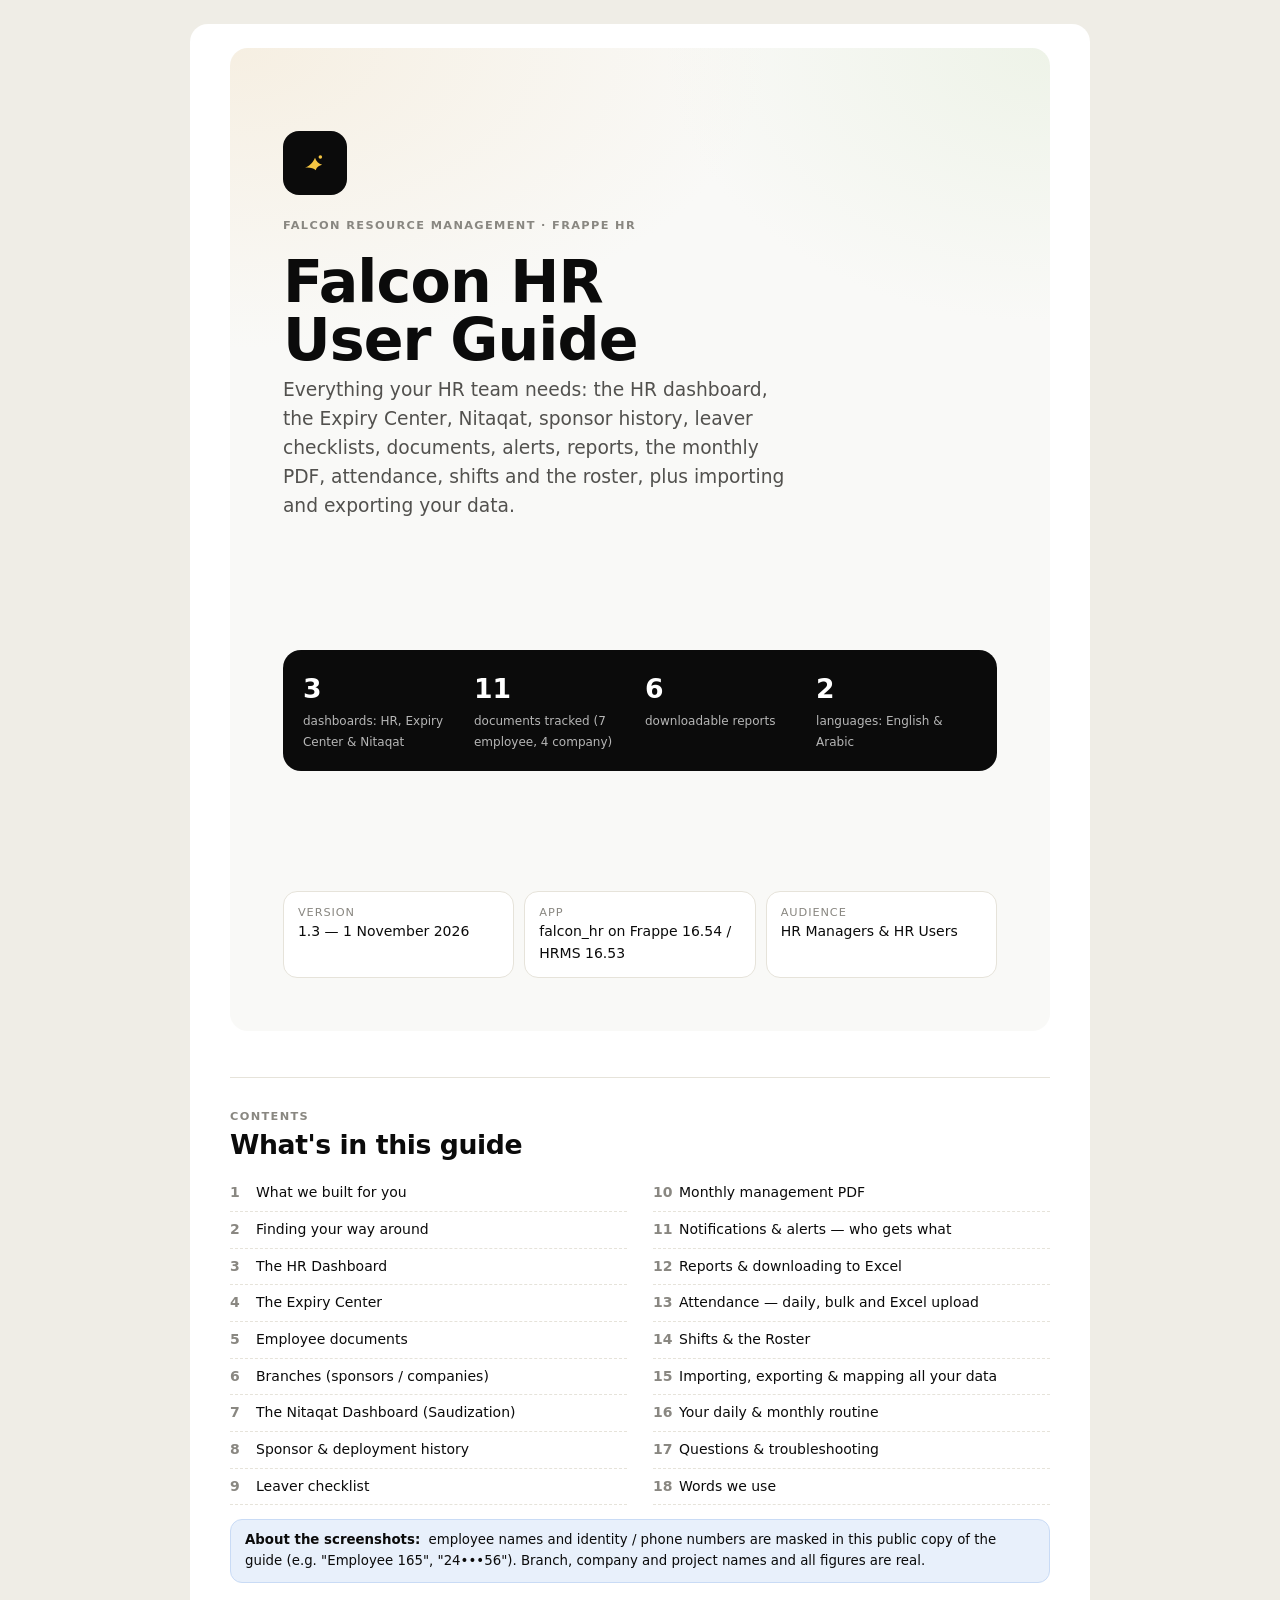
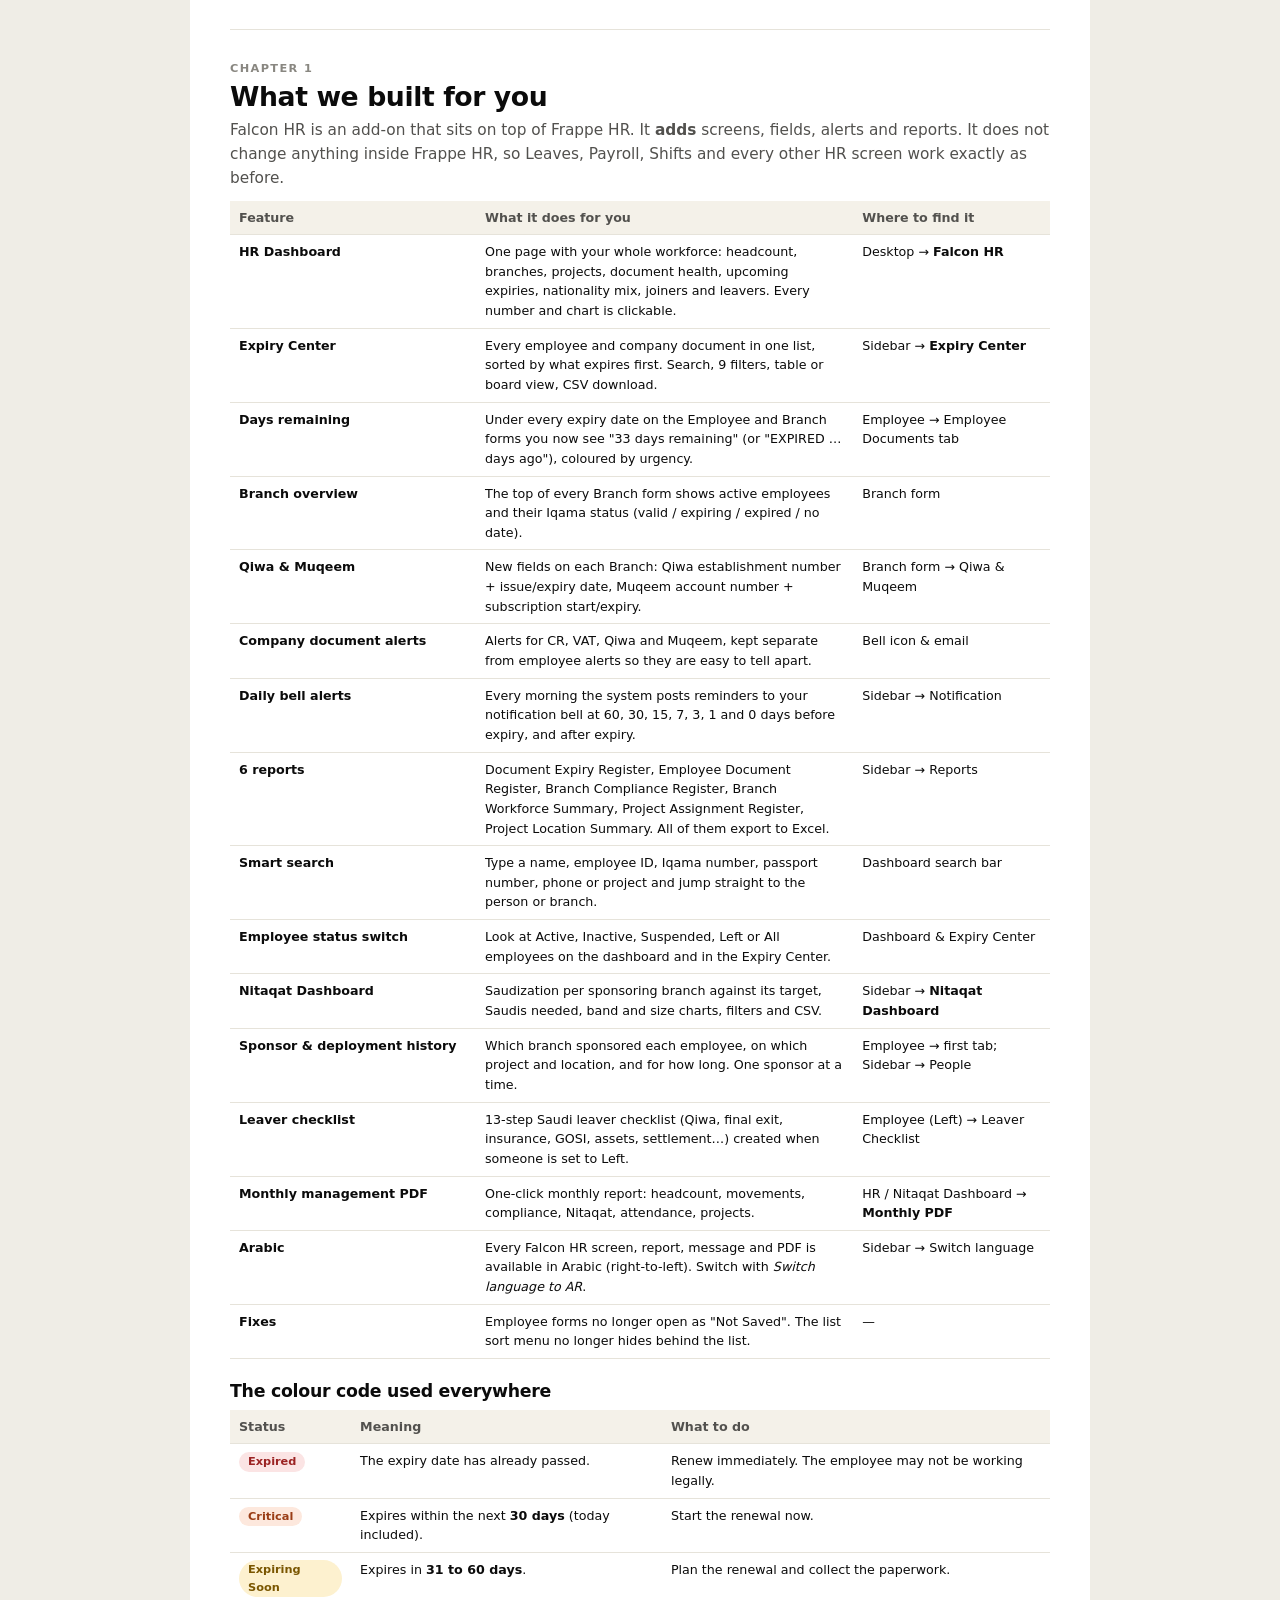
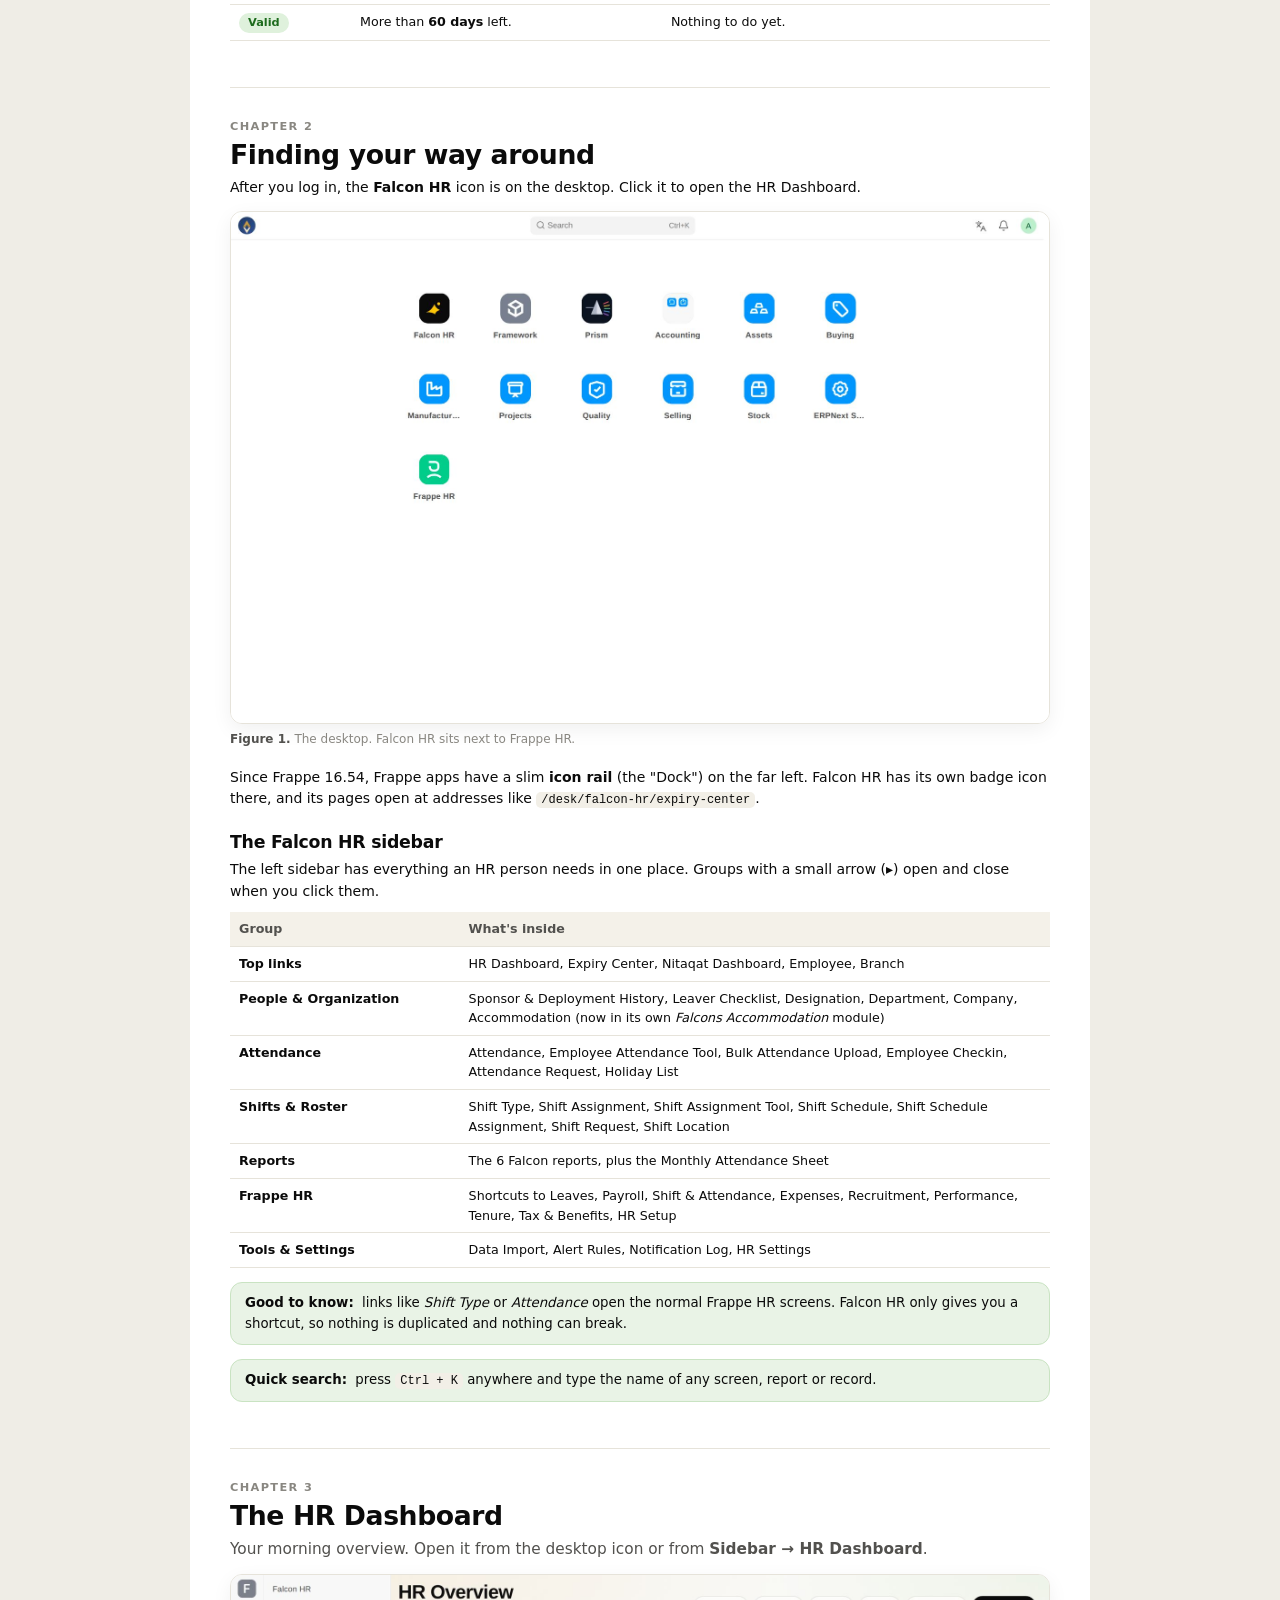
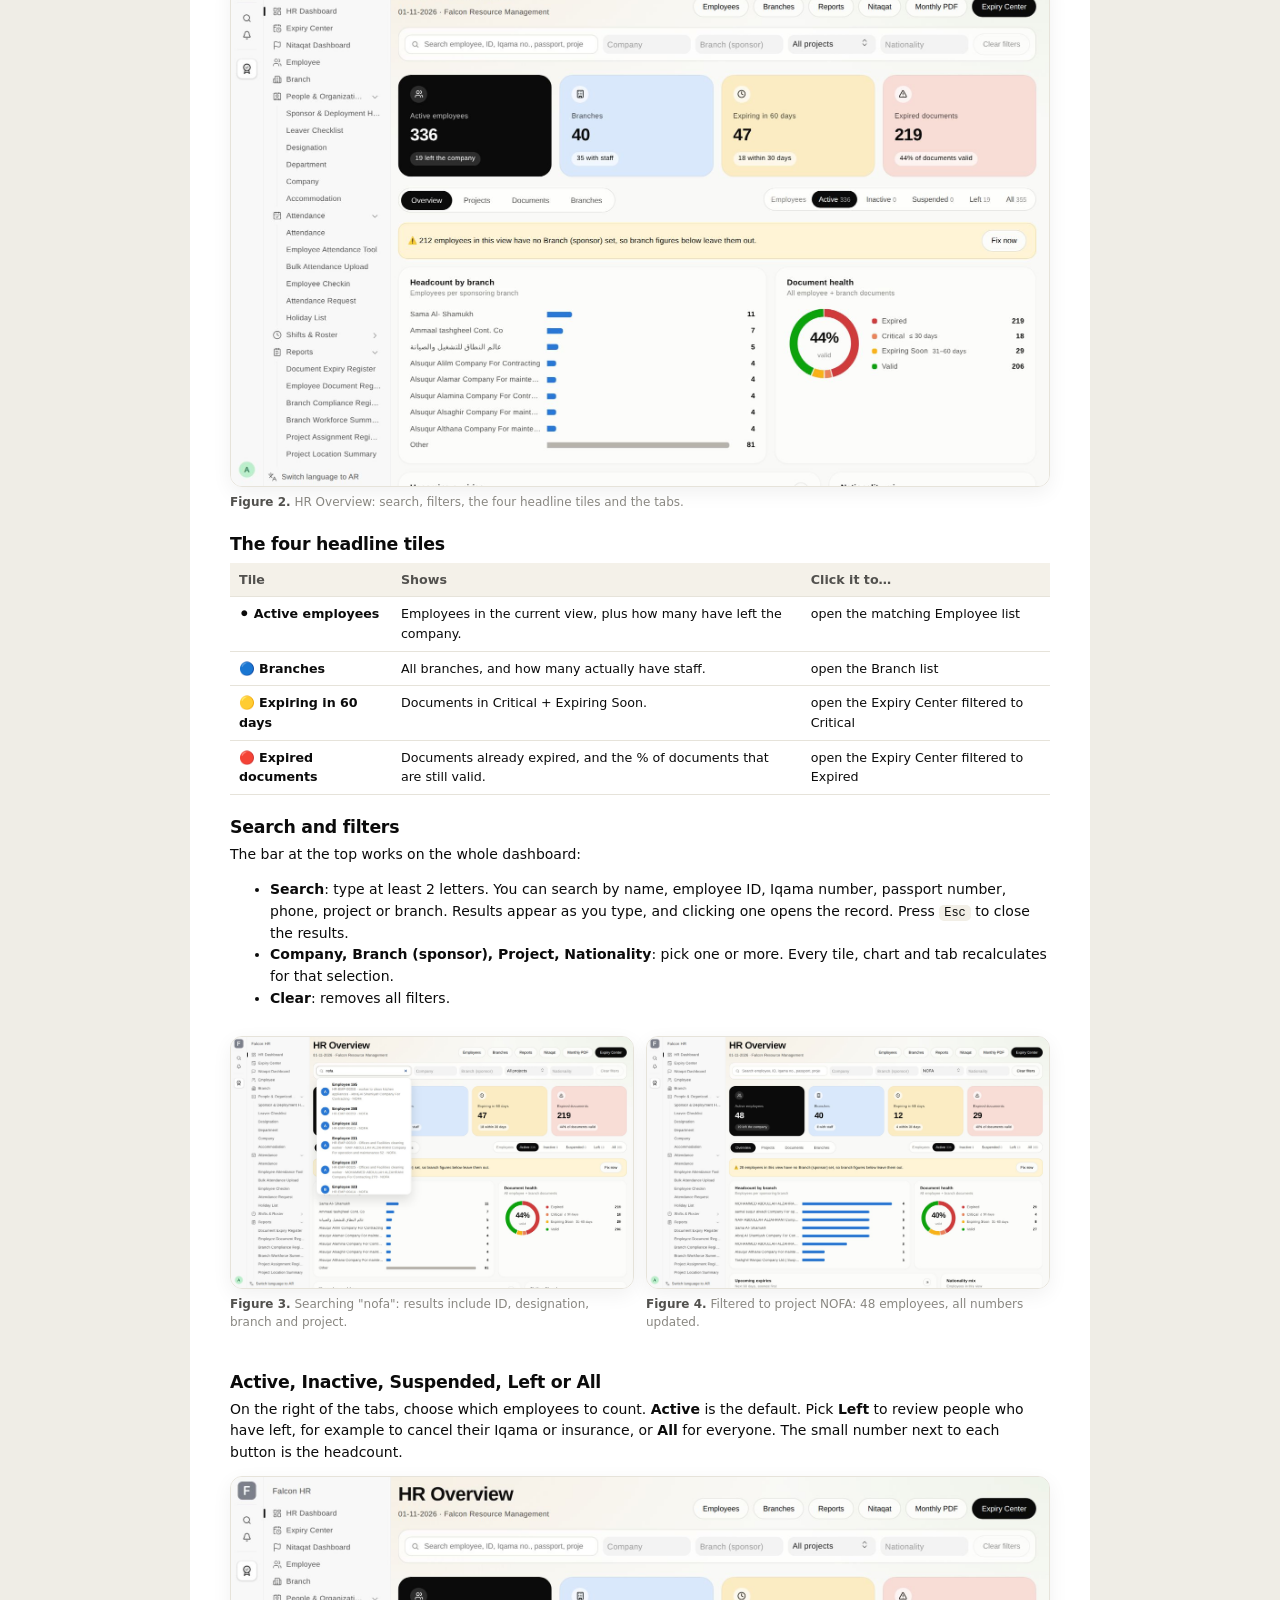
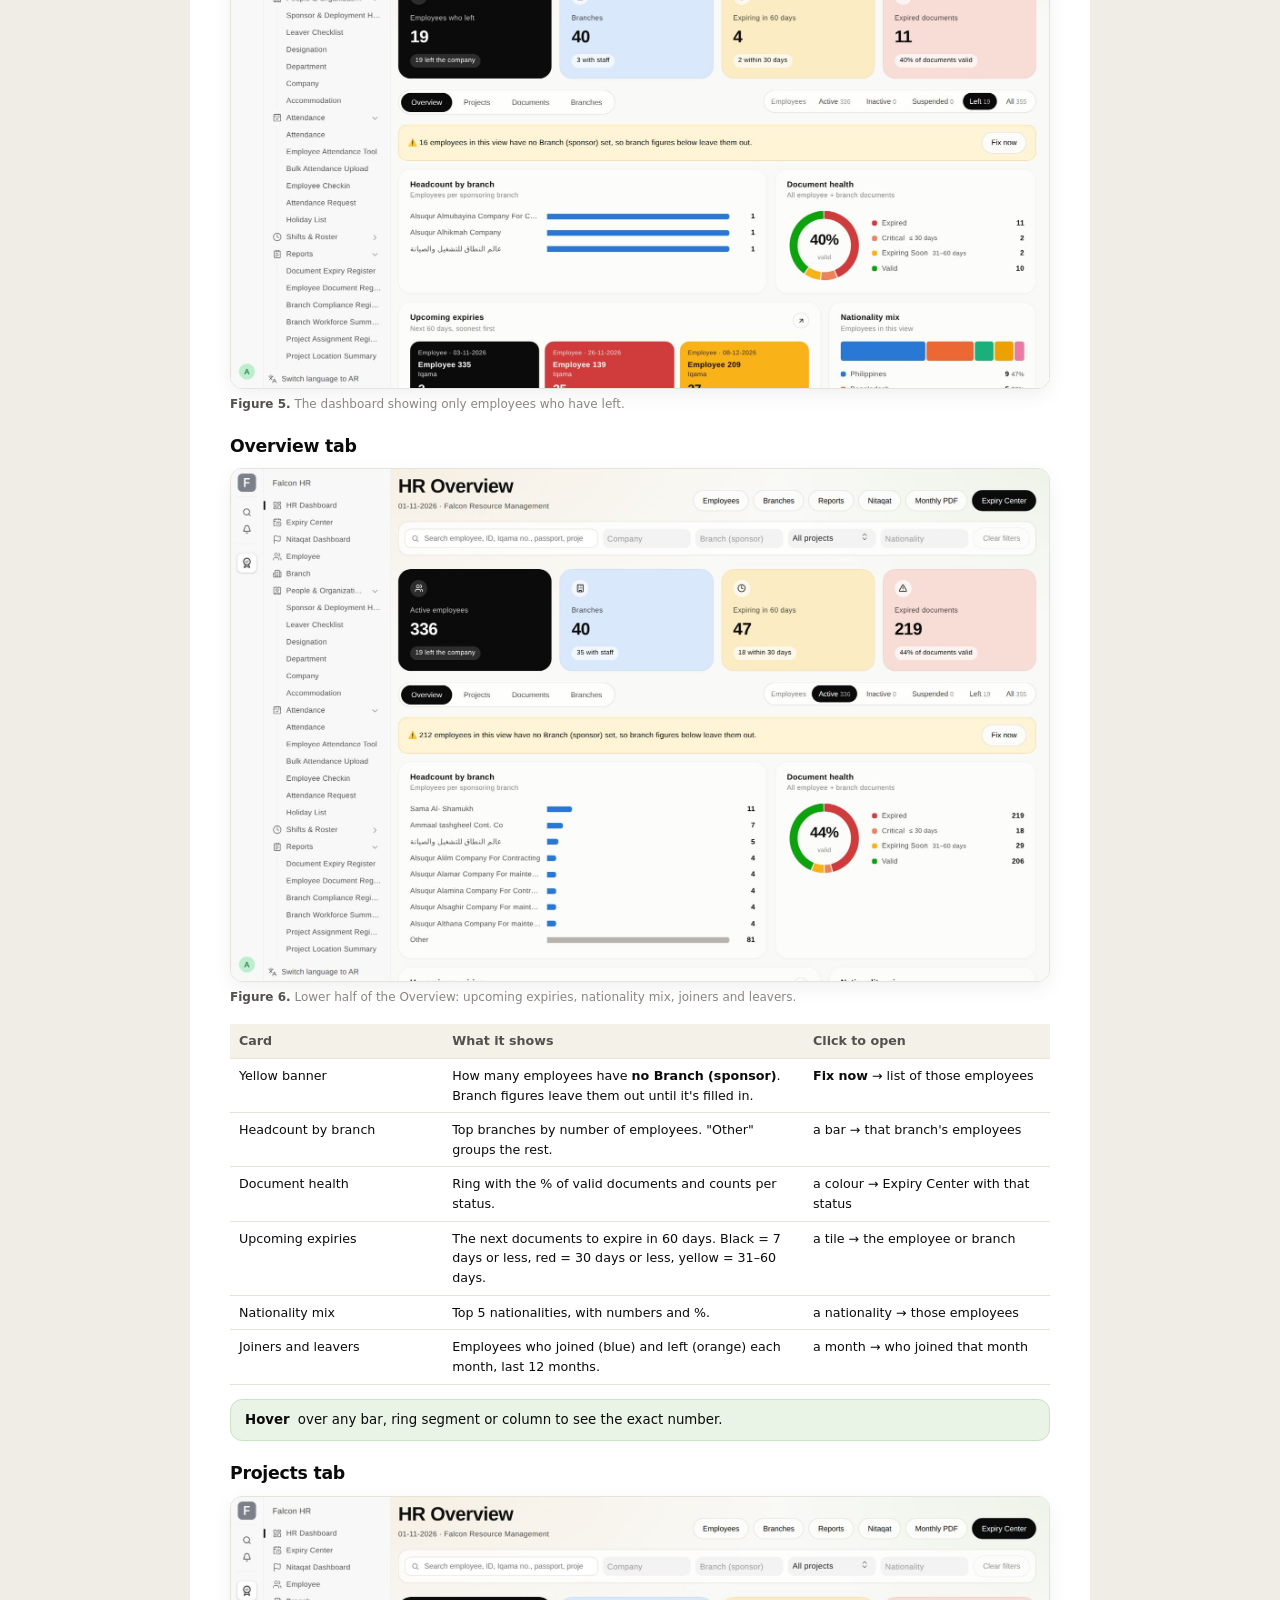
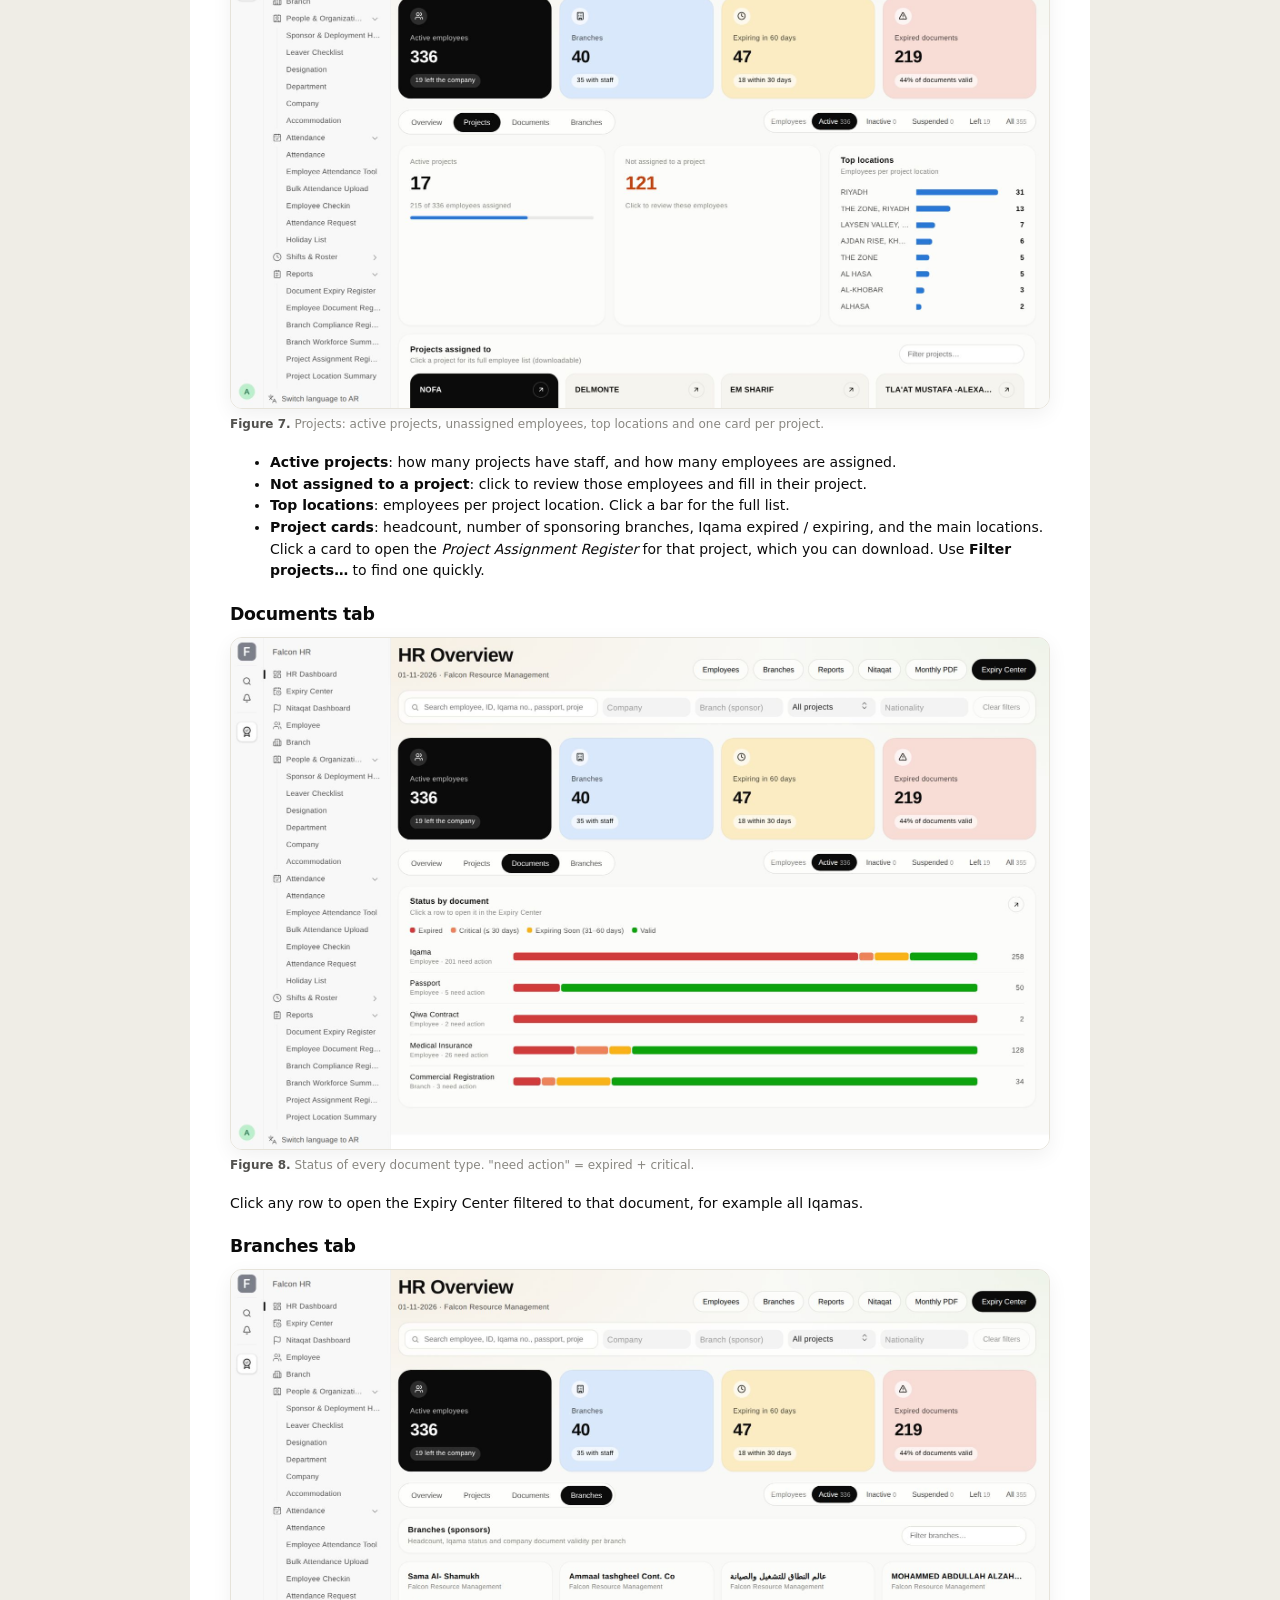
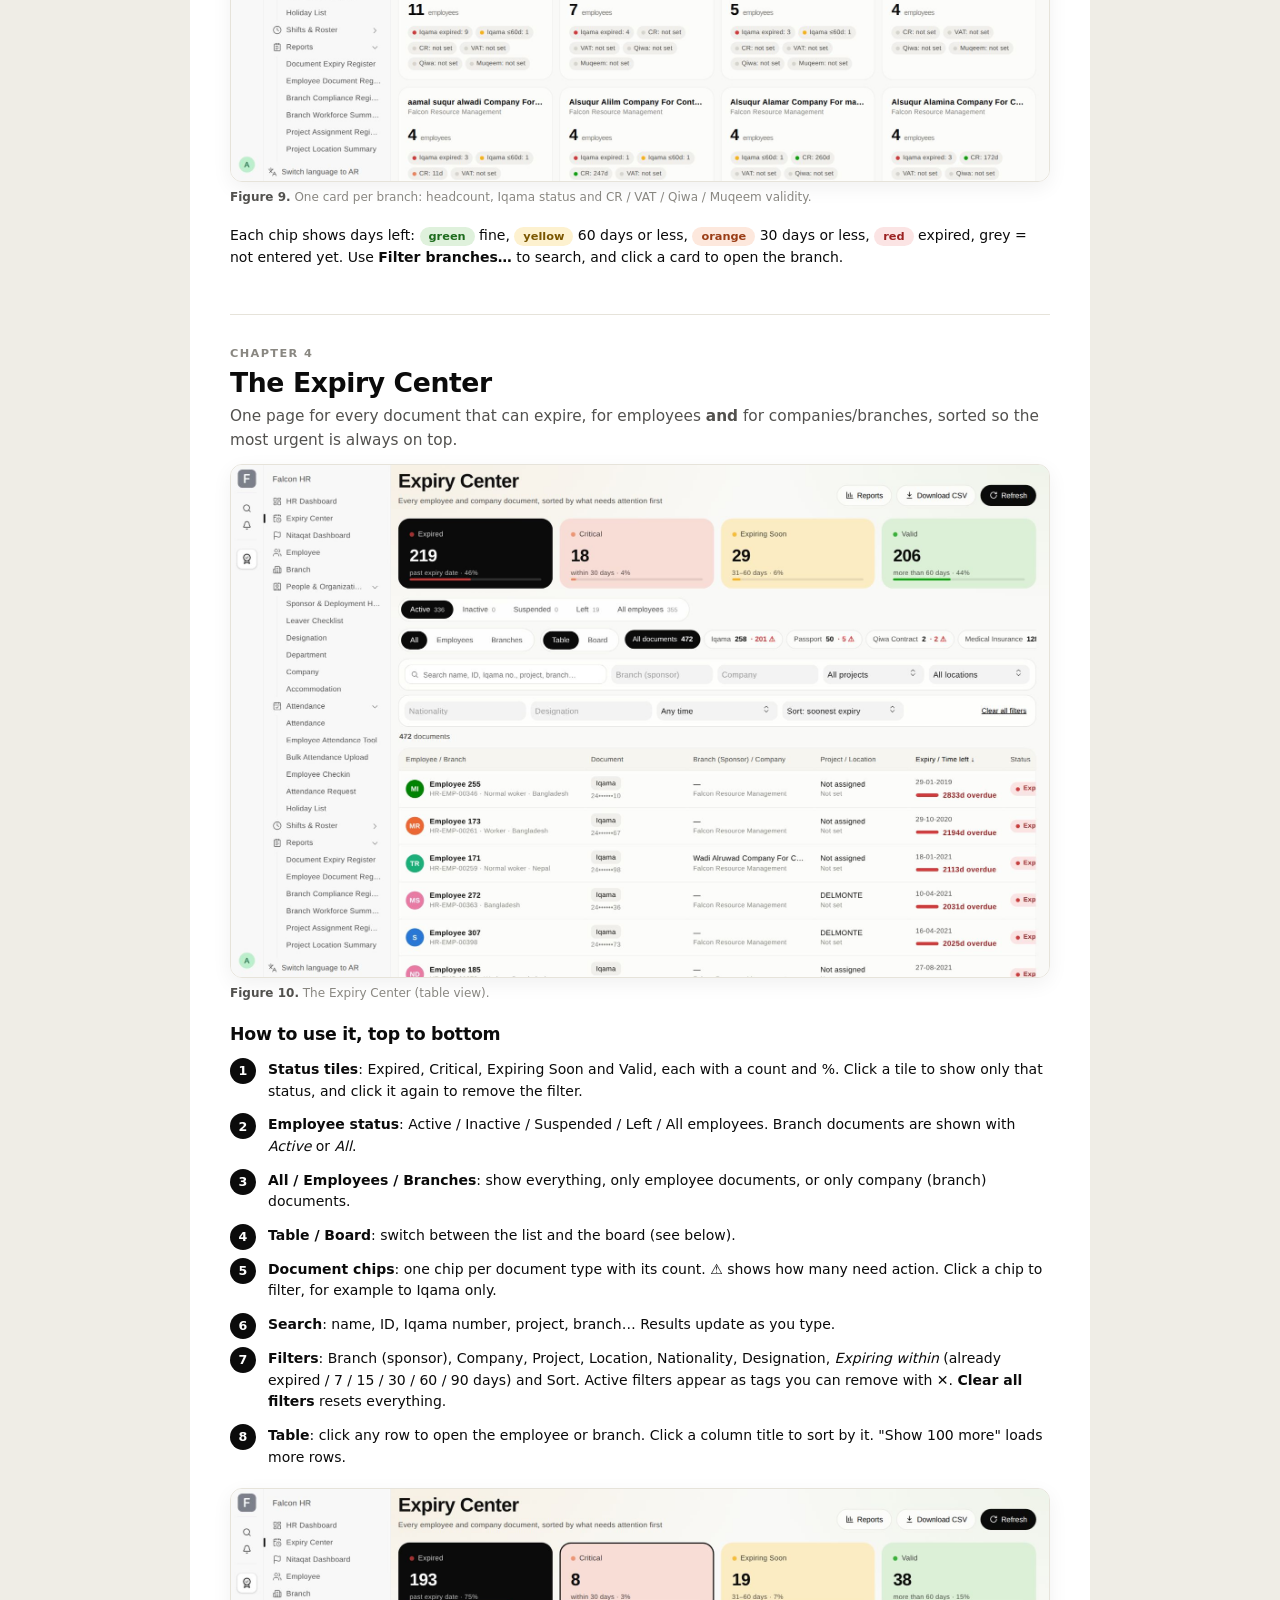
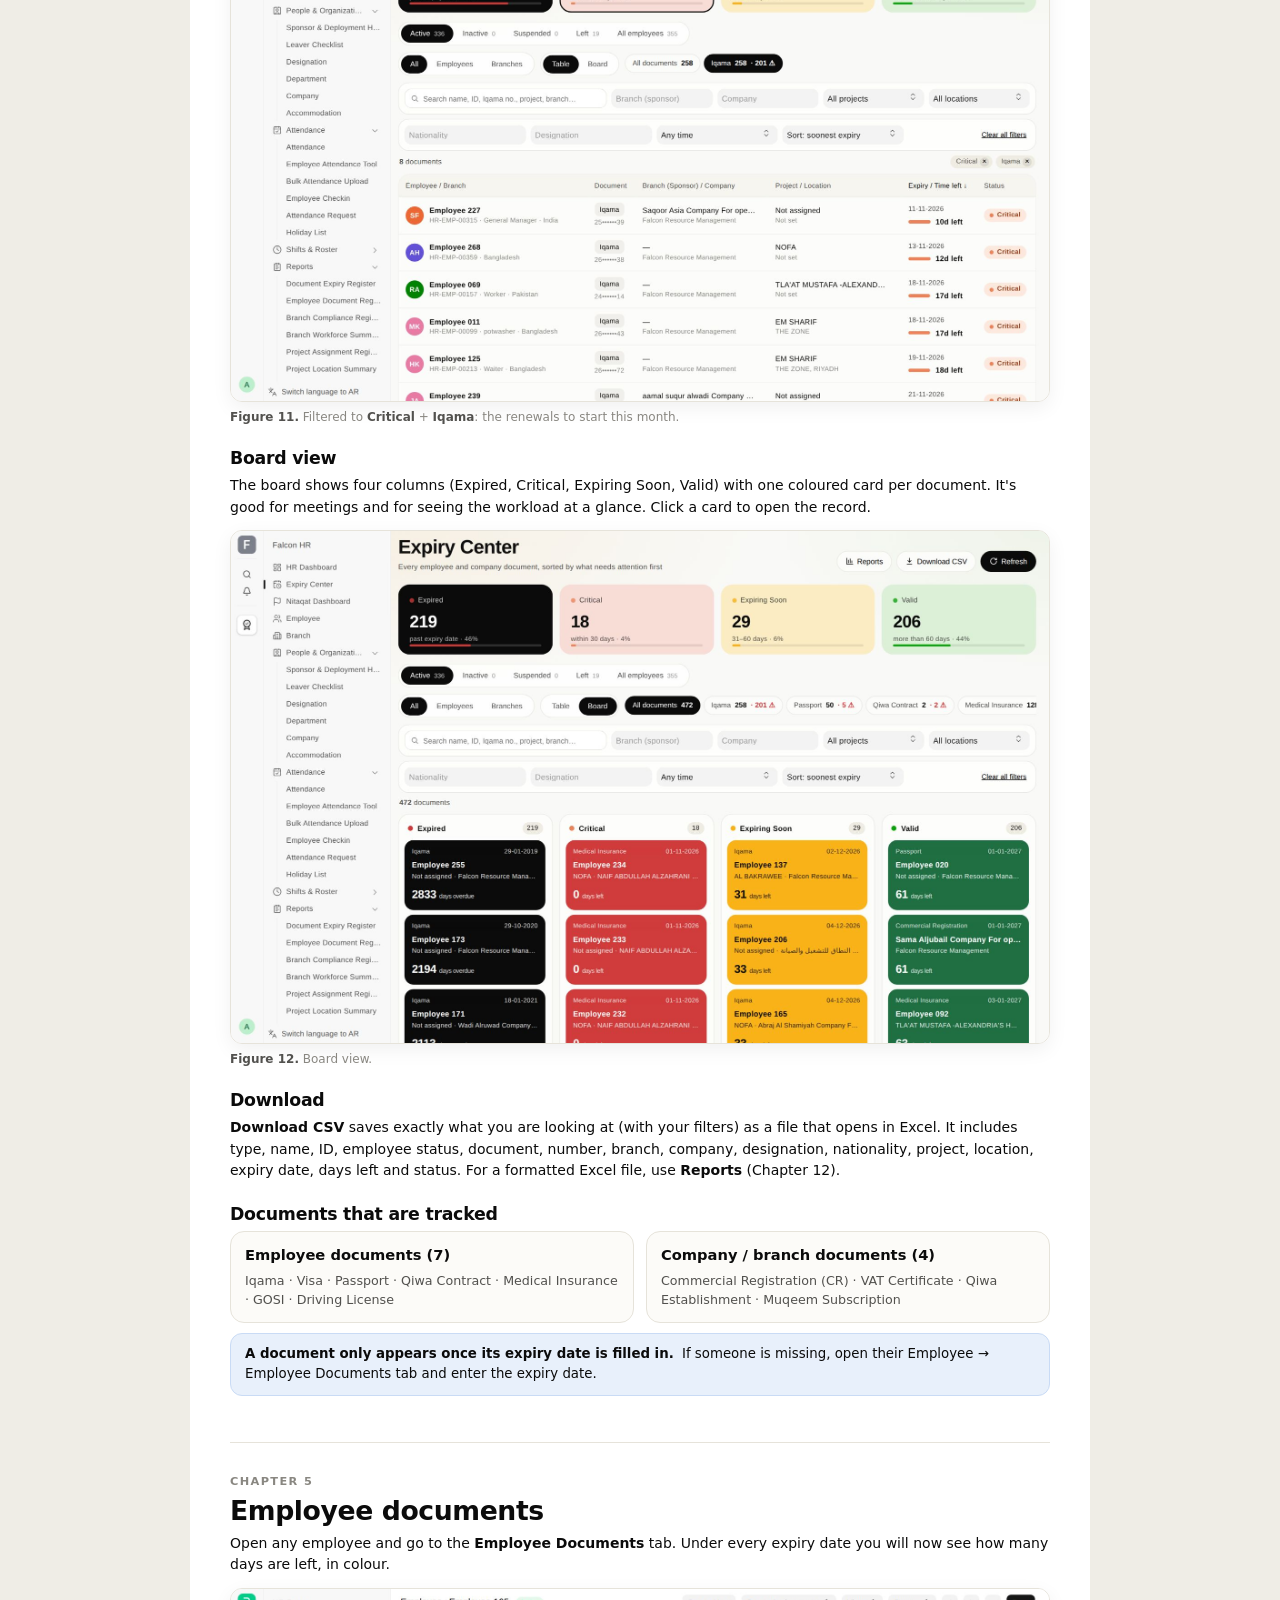
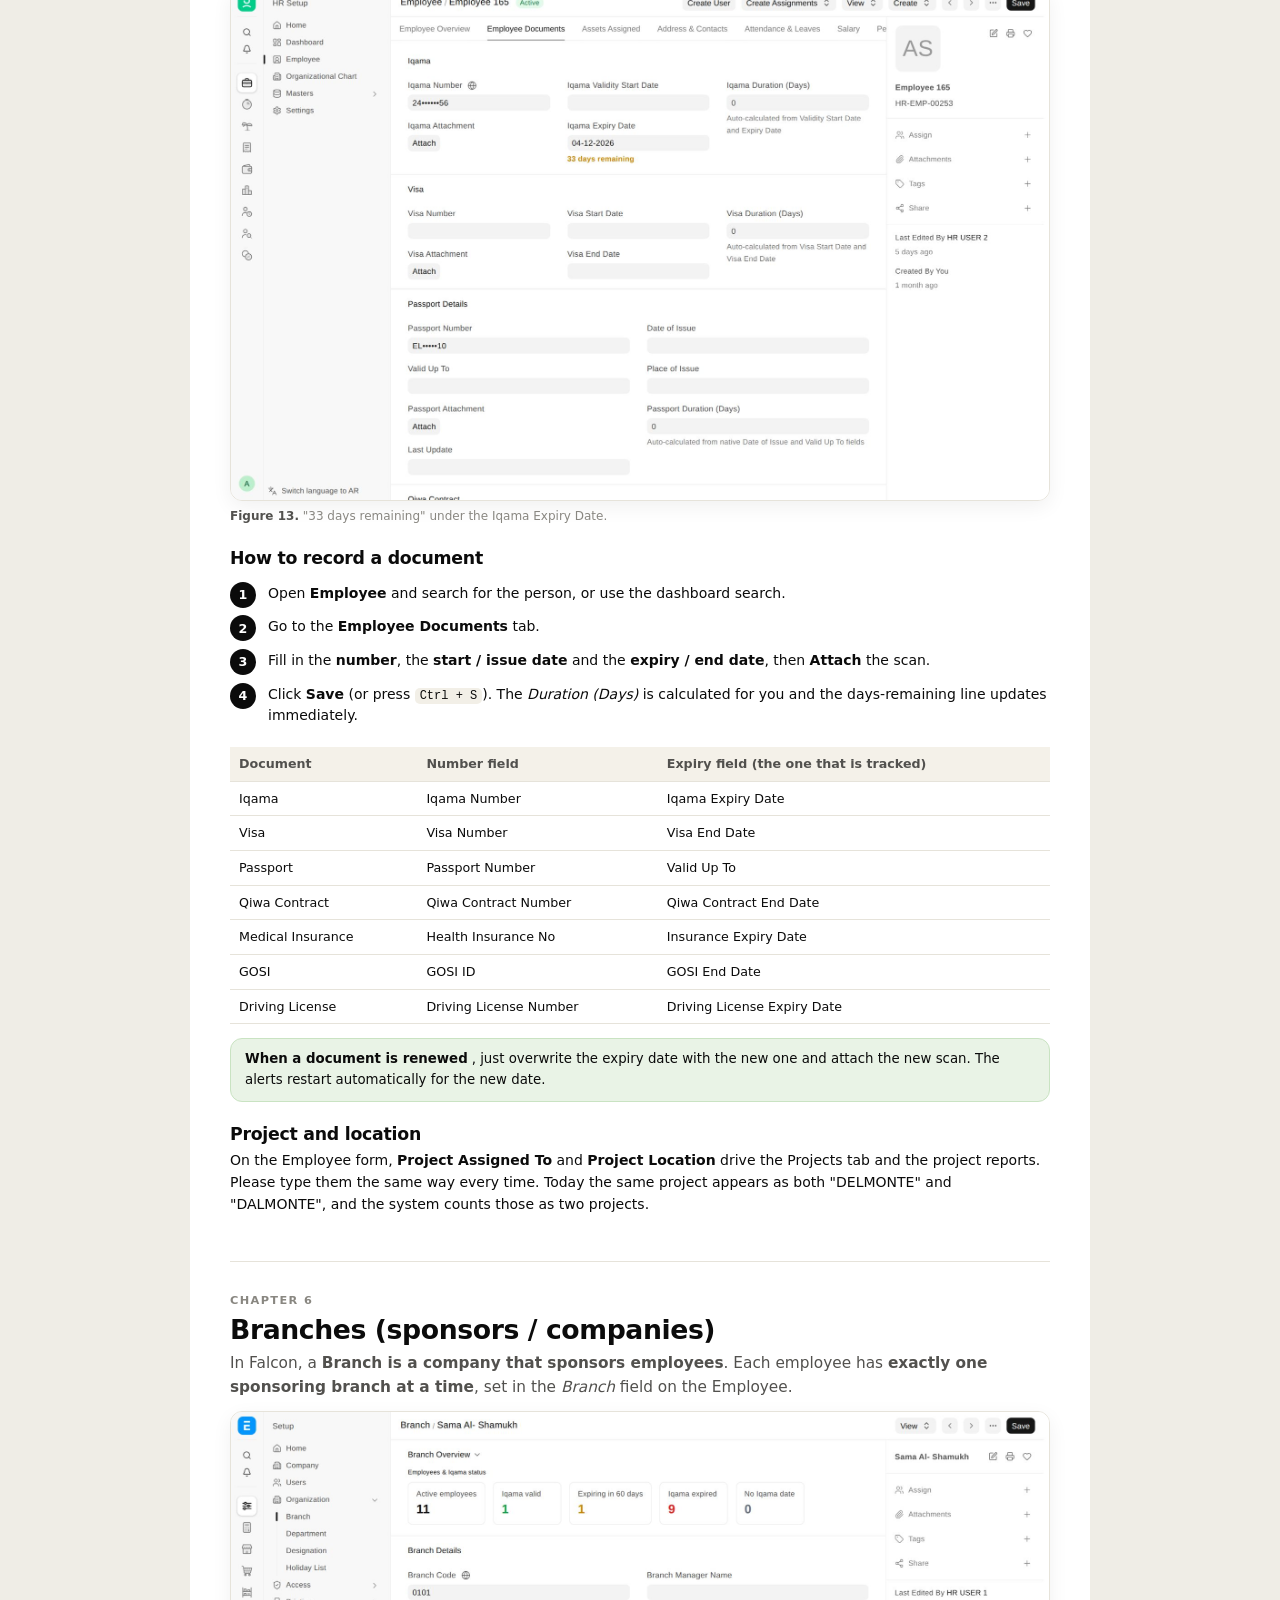
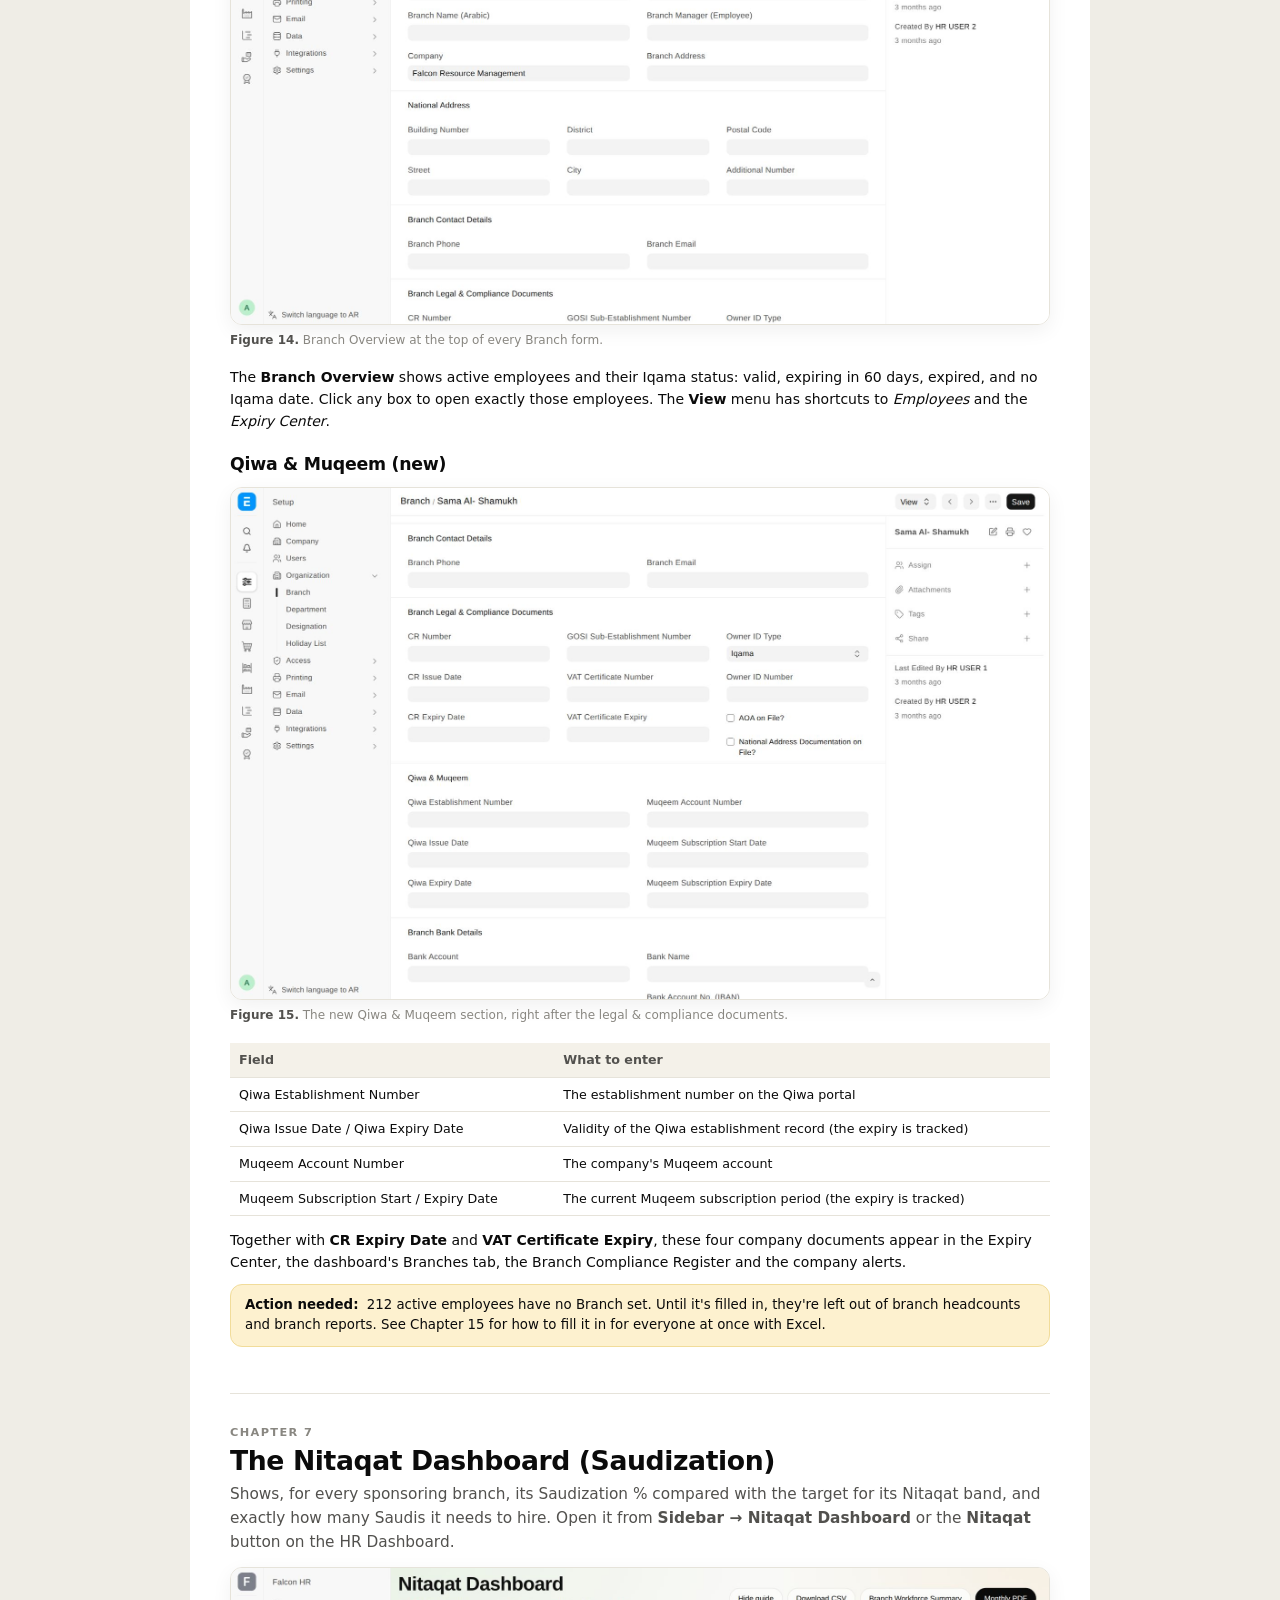
==== commit e5783fff: "docs(guide): remove real employee names from guide text and search screenshot Co-Authored-By: Claude" ====
--- a/docs/guide/index.html
+++ b/docs/guide/index.html
@@ -188,7 +188,7 @@
 		<li><b>Clear</b>: removes all filters.</li>
 	</ul>
 	<div class="grid2">
-		<figure><img src="images/04-dashboard-search.jpg"><figcaption><b>Figure 3.</b> Searching "abdus": results include ID, designation, branch and project.</figcaption></figure>
+		<figure><img src="images/04-dashboard-search.jpg"><figcaption><b>Figure 3.</b> Searching "nofa": results include ID, designation, branch and project.</figcaption></figure>
 		<figure><img src="images/05-dashboard-filters.jpg"><figcaption><b>Figure 4.</b> Filtered to project NOFA: 48 employees, all numbers updated.</figcaption></figure>
 	</div>
 	<h3>Active, Inactive, Suspended, Left or All</h3>
@@ -439,8 +439,8 @@
 	<p>Every morning the system checks every document and posts a reminder to the bell when a document is:</p>
 	<table>
 		<tr><th>When</th><th>Example of the message</th></tr>
-		<tr><td>60, 30, 15, 7, 3 and 1 days before expiry</td><td>[Employee Document] Iqama · MD Tariqul Islam · expires in 60 days</td></tr>
-		<tr><td>On the expiry day</td><td>[Employee Document] Medical Insurance · Md Khokon Mia · expires TODAY</td></tr>
+		<tr><td>60, 30, 15, 7, 3 and 1 days before expiry</td><td>[Employee Document] Iqama · Employee 271 · expires in 60 days</td></tr>
+		<tr><td>On the expiry day</td><td>[Employee Document] Medical Insurance · Employee 058 · expires TODAY</td></tr>
 		<tr><td>The day after expiry, then every 30 days while still expired</td><td>[Employee Document] Passport · … · expired 90 days ago</td></tr>
 		<tr><td>Same timing for company documents</td><td>[Company Document] Commercial Registration · Branch Sama Al- Shamukh · expires in 30 days</td></tr>
 	</table>
